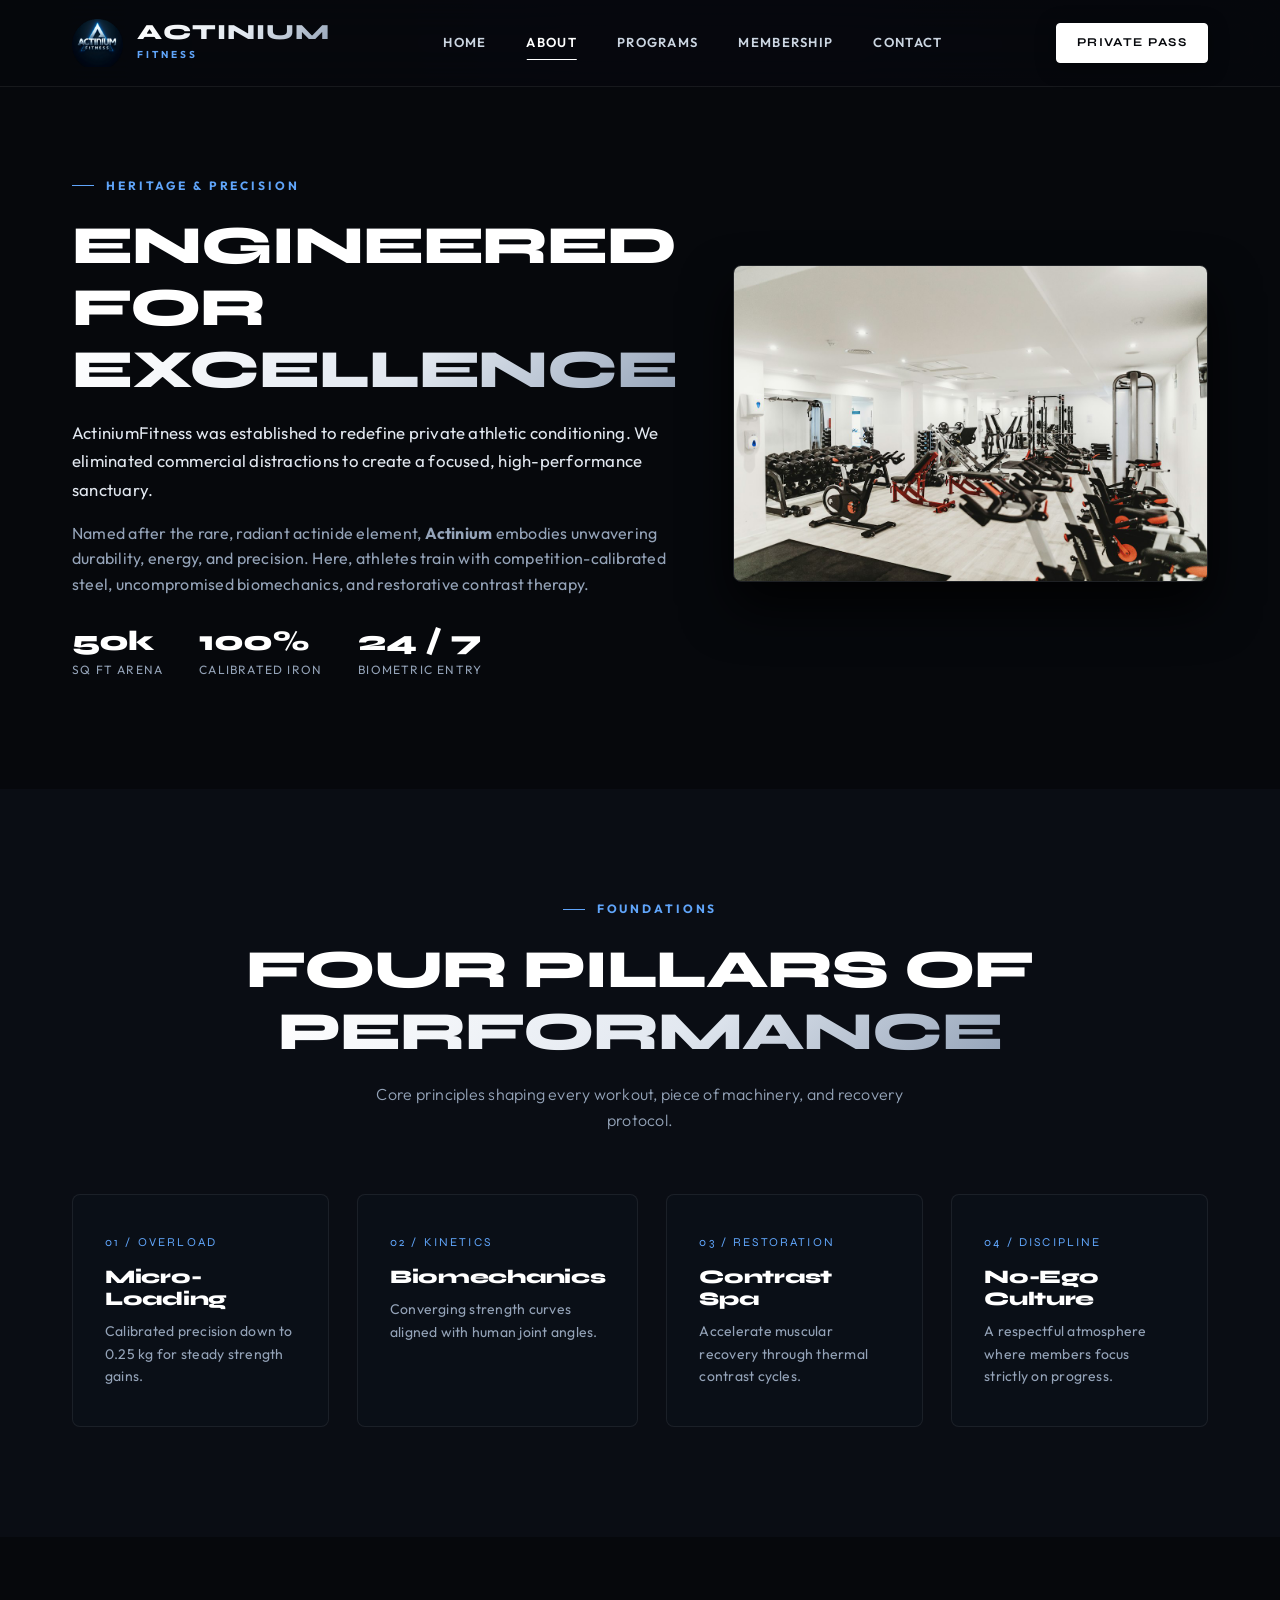
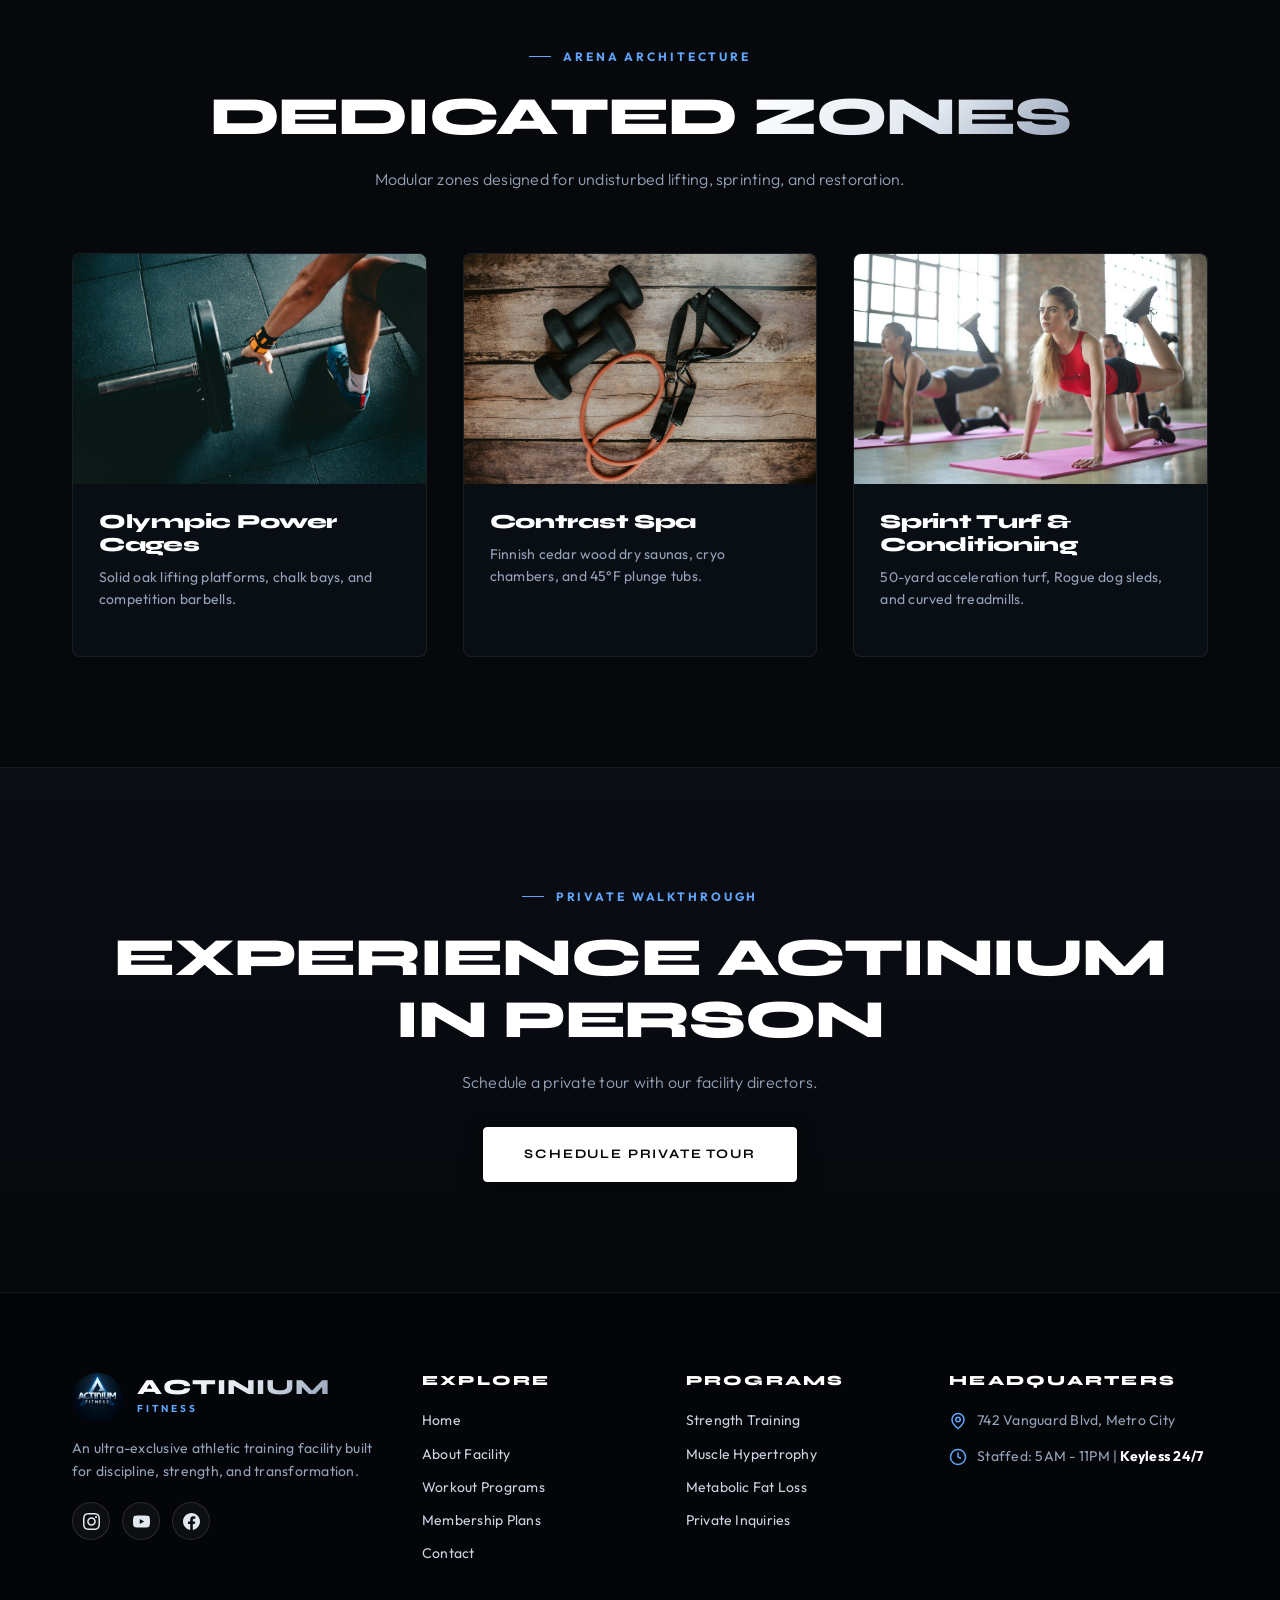
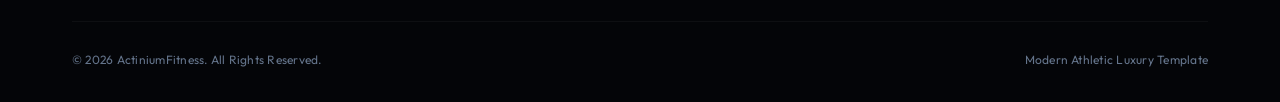
==== about.html @ 04840847 "first commit" ====
<!DOCTYPE html>
<html lang="en">
<head>
  <meta charset="UTF-8">
  <meta name="viewport" content="width=device-width, initial-scale=1.0">
  <title>About Us — ActiniumFitness | Luxury Athletic Facility</title>
  <meta name="description" content="Discover the standard, philosophy, and architectural design of ActiniumFitness. A private athletic club engineered for strength and longevity.">
  <link rel="icon" type="image/png" href="assets/images/favicon.png">
  
  <link rel="preconnect" href="https://fonts.googleapis.com">
  <link rel="preconnect" href="https://fonts.gstatic.com" crossorigin>
  <link href="https://fonts.googleapis.com/css2?family=Outfit:wght@300;400;500;600;700&family=Syne:wght@700;800;900&display=swap" rel="stylesheet">
  
  <link rel="stylesheet" href="assets/css/style.css">
</head>
<body>
  <a href="#main-content" class="skip-link">Skip to main content</a>

  <!-- Header -->
  <header class="site-header">
    <div class="container nav-container">
      <a href="index.html" class="brand-logo-link" aria-label="ActiniumFitness Home">
        <img src="assets/images/actiniumfitness-logo.png" alt="ActiniumFitness Logo" class="brand-logo-img">
        <div class="brand-name">
          <span class="brand-name-main">ACTINIUM</span>
          <span class="brand-name-sub">FITNESS</span>
        </div>
      </a>

      <nav class="nav-menu" aria-label="Main Navigation">
        <a href="index.html" class="nav-link">Home</a>
        <a href="about.html" class="nav-link">About</a>
        <a href="programs.html" class="nav-link">Programs</a>
        <a href="membership.html" class="nav-link">Membership</a>
        <a href="contact.html" class="nav-link">Contact</a>
      </nav>

      <div class="nav-actions">
        <button type="button" class="btn btn-primary btn-sm" data-open-trial aria-haspopup="dialog">Private Pass</button>
        <button type="button" class="mobile-toggle" aria-label="Toggle navigation menu" aria-expanded="false">
          <span></span>
          <span></span>
          <span></span>
        </button>
      </div>
    </div>
  </header>

  <main id="main-content">
    <!-- Mission & Story -->
    <section class="section-pad section-glass" style="padding-top: 80px;">
      <div class="container grid-2" style="align-items: center; gap: 56px;">
        <div>
          <span class="section-label">Heritage & Precision</span>
          <h1 class="section-title" style="margin-bottom: 18px;">ENGINEERED FOR <span class="text-gradient">EXCELLENCE</span></h1>
          <p style="font-size: 1.05rem; color: var(--metallic-300); line-height: 1.7; margin-bottom: 16px;">
            ActiniumFitness was established to redefine private athletic conditioning. We eliminated commercial distractions to create a focused, high-performance sanctuary.
          </p>
          <p style="color: var(--metallic-500); line-height: 1.6; margin-bottom: 28px;">
            Named after the rare, radiant actinide element, <strong>Actinium</strong> embodies unwavering durability, energy, and precision. Here, athletes train with competition-calibrated steel, uncompromised biomechanics, and restorative contrast therapy.
          </p>
          
          <div style="display: flex; gap: 36px;">
            <div>
              <h4 style="color: #ffffff; font-size: 1.75rem; margin-bottom: 2px;">50k</h4>
              <p style="font-size: 0.75rem; color: var(--metallic-500); text-transform: uppercase; letter-spacing: 0.1em;">Sq Ft Arena</p>
            </div>
            <div>
              <h4 style="color: #ffffff; font-size: 1.75rem; margin-bottom: 2px;">100%</h4>
              <p style="font-size: 0.75rem; color: var(--metallic-500); text-transform: uppercase; letter-spacing: 0.1em;">Calibrated Iron</p>
            </div>
            <div>
              <h4 style="color: #ffffff; font-size: 1.75rem; margin-bottom: 2px;">24 / 7</h4>
              <p style="font-size: 0.75rem; color: var(--metallic-500); text-transform: uppercase; letter-spacing: 0.1em;">Biometric Entry</p>
            </div>
          </div>
        </div>

        <div>
          <img src="assets/images/about-facility.jpg" alt="ActiniumFitness Facility Arena" style="border-radius: var(--radius-md); border: 1px solid var(--border-card); box-shadow: 0 25px 50px rgba(0,0,0,0.8);">
        </div>
      </div>
    </section>

    <!-- Core Pillars -->
    <section class="section-pad section-dark">
      <div class="container">
        <div class="section-header-center">
          <span class="section-label">Foundations</span>
          <h2 class="section-title">FOUR PILLARS OF <span class="text-gradient">PERFORMANCE</span></h2>
          <p class="section-subtitle">
            Core principles shaping every workout, piece of machinery, and recovery protocol.
          </p>
        </div>

        <div class="grid-4">
          <div class="feature-box">
            <div class="feature-number">01 / OVERLOAD</div>
            <h3 class="feature-title">Micro-Loading</h3>
            <p class="feature-desc">Calibrated precision down to 0.25 kg for steady strength gains.</p>
          </div>

          <div class="feature-box">
            <div class="feature-number">02 / KINETICS</div>
            <h3 class="feature-title">Biomechanics</h3>
            <p class="feature-desc">Converging strength curves aligned with human joint angles.</p>
          </div>

          <div class="feature-box">
            <div class="feature-number">03 / RESTORATION</div>
            <h3 class="feature-title">Contrast Spa</h3>
            <p class="feature-desc">Accelerate muscular recovery through thermal contrast cycles.</p>
          </div>

          <div class="feature-box">
            <div class="feature-number">04 / DISCIPLINE</div>
            <h3 class="feature-title">No-Ego Culture</h3>
            <p class="feature-desc">A respectful atmosphere where members focus strictly on progress.</p>
          </div>
        </div>
      </div>
    </section>

    <!-- Facility Zones Showcase -->
    <section class="section-pad section-glass">
      <div class="container">
        <div class="section-header-center">
          <span class="section-label">Arena Architecture</span>
          <h2 class="section-title">DEDICATED <span class="text-gradient">ZONES</span></h2>
          <p class="section-subtitle">
            Modular zones designed for undisturbed lifting, sprinting, and restoration.
          </p>
        </div>

        <div class="grid-3">
          <div class="program-card">
            <div class="program-image-wrap">
              <img src="assets/images/facility-olympic.jpg" alt="Olympic Powerlifting Platforms">
            </div>
            <div class="program-body">
              <h3 class="program-title">Olympic Power Cages</h3>
              <p class="program-desc">Solid oak lifting platforms, chalk bays, and competition barbells.</p>
            </div>
          </div>

          <div class="program-card">
            <div class="program-image-wrap">
              <img src="assets/images/facility-recovery.jpg" alt="Contrast Recovery Spa">
            </div>
            <div class="program-body">
              <h3 class="program-title">Contrast Spa</h3>
              <p class="program-desc">Finnish cedar wood dry saunas, cryo chambers, and 45°F plunge tubs.</p>
            </div>
          </div>

          <div class="program-card">
            <div class="program-image-wrap">
              <img src="assets/images/facility-cardio.jpg" alt="Metabolic Turf Track">
            </div>
            <div class="program-body">
              <h3 class="program-title">Sprint Turf & Conditioning</h3>
              <p class="program-desc">50-yard acceleration turf, Rogue dog sleds, and curved treadmills.</p>
            </div>
          </div>
        </div>
      </div>
    </section>

    <!-- Tour Booking CTA -->
    <section class="section-pad" style="background: linear-gradient(180deg, #0a0d14 0%, #06080c 100%); border-top: 1px solid var(--border-subtle); text-align: center;">
      <div class="container">
        <span class="section-label">Private Walkthrough</span>
        <h2 class="section-title">EXPERIENCE ACTINIUM IN PERSON</h2>
        <p class="section-subtitle" style="margin: 0 auto 32px auto;">
          Schedule a private tour with our facility directors.
        </p>
        <button type="button" class="btn btn-primary btn-lg" data-open-trial>Schedule Private Tour</button>
      </div>
    </section>
  </main>

  <!-- Trial Modal -->
  <dialog id="trial-modal" class="modal-dialog" aria-labelledby="modal-heading">
    <div class="modal-inner">
      <button type="button" class="modal-close-btn" id="close-trial-modal" aria-label="Close modal">&times;</button>
      <form id="trial-form">
        <h3 id="modal-heading" style="font-size: 1.4rem; margin-bottom: 6px;">Request Private VIP Pass</h3>
        <p style="font-size: 0.8125rem; color: var(--metallic-500); margin-bottom: 20px;">Experience our arena at zero cost.</p>
        <div class="form-group">
          <label for="trial-name" class="form-label">Full Name *</label>
          <input type="text" id="trial-name" class="form-control" placeholder="Marcus Miller" required>
        </div>
        <div class="form-group">
          <label for="trial-email" class="form-label">Email Address *</label>
          <input type="email" id="trial-email" class="form-control" placeholder="marcus@example.com" required>
        </div>
        <div class="form-group">
          <label for="trial-phone" class="form-label">Phone Number *</label>
          <input type="tel" id="trial-phone" class="form-control" placeholder="+1 (555) 000-0000" required>
        </div>
        <button type="submit" class="btn btn-primary" style="width: 100%; margin-top: 10px;">Confirm VIP Pass</button>
        <p class="form-disclaimer">* Our membership concierge will contact you within 2 hours to confirm your arrival.</p>
      </form>
      <div id="trial-confirmation" style="display: none; text-align: center; padding: 18px 0;">
        <div class="modal-status-icon">✓</div>
        <h3 style="font-size: 1.35rem; margin-bottom: 10px; color: var(--metallic-100);">VIP Pass Reserved</h3>
        <p style="font-size: 0.875rem; color: var(--metallic-300); margin-bottom: 22px;">Your arrival reservation has been recorded. Our concierge will be in touch shortly.</p>
        <button type="button" class="btn btn-secondary" onclick="document.getElementById('trial-modal').close()">Close</button>
      </div>
    </div>
  </dialog>

  <!-- Footer with SVG Social Icons -->
  <footer class="site-footer">
    <div class="container">
      <div class="footer-grid">
        <div class="footer-col">
          <a href="index.html" class="brand-logo-link" style="margin-bottom: 14px;">
            <img src="assets/images/actiniumfitness-logo.png" alt="ActiniumFitness Official Logo" class="brand-logo-img">
            <div class="brand-name">
              <span class="brand-name-main">ACTINIUM</span>
              <span class="brand-name-sub">FITNESS</span>
            </div>
          </a>
          <p class="footer-brand-desc">
            An ultra-exclusive athletic training facility built for discipline, strength, and transformation.
          </p>
          <div class="footer-social-row">
            <a href="https://instagram.com" target="_blank" rel="noopener noreferrer" class="social-pill-btn" aria-label="Instagram">
              <svg viewBox="0 0 24 24"><path d="M12 2.163c3.204 0 3.584.012 4.85.07 3.252.148 4.771 1.691 4.919 4.919.058 1.265.069 1.645.069 4.849 0 3.205-.012 3.584-.069 4.849-.149 3.225-1.664 4.771-4.919 4.919-1.266.058-1.644.07-4.85.07-3.204 0-3.584-.012-4.849-.07-3.26-.149-4.771-1.699-4.919-4.92-.058-1.265-.07-1.644-.07-4.849 0-3.204.013-3.583.07-4.849.149-3.227 1.664-4.771 4.919-4.919 1.266-.057 1.645-.069 4.849-.069zm0-2.163c-3.259 0-3.667.014-4.947.072-4.358.2-6.78 2.618-6.98 6.98-.059 1.281-.073 1.689-.073 4.948 0 3.259.014 3.668.072 4.948.2 4.358 2.618 6.78 6.98 6.98 1.281.058 1.689.072 4.948.072 3.259 0 3.668-.014 4.948-.072 4.354-.2 6.782-2.618 6.979-6.98.059-1.28.073-1.689.073-4.948 0-3.259-.014-3.667-.072-4.947-.196-4.354-2.617-6.78-6.979-6.98-1.281-.059-1.69-.073-4.949-.073zm0 5.838c-3.403 0-6.162 2.759-6.162 6.162s2.759 6.163 6.162 6.163 6.162-2.759 6.162-6.163c0-3.403-2.759-6.162-6.162-6.162zm0 10.162c-2.209 0-4-1.79-4-4 0-2.209 1.791-4 4-4s4 1.791 4 4c0 2.21-1.791 4-4 4zm6.406-11.845c-.796 0-1.441.645-1.441 1.44s.645 1.44 1.441 1.44c.795 0 1.439-.645 1.439-1.44s-.644-1.44-1.439-1.44z"/></svg>
            </a>
            <a href="https://youtube.com" target="_blank" rel="noopener noreferrer" class="social-pill-btn" aria-label="YouTube">
              <svg viewBox="0 0 24 24"><path d="M23.498 6.186a3.016 3.016 0 0 0-2.122-2.136C19.505 3.545 12 3.545 12 3.545s-7.505 0-9.377.505A3.017 3.017 0 0 0 .502 6.186C0 8.07 0 12 0 12s0 3.93.502 5.814a3.016 3.016 0 0 0 2.122 2.136c1.871.505 9.376.505 9.376.505s7.505 0 9.377-.505a3.015 3.015 0 0 0 2.122-2.136C24 15.93 24 12 24 12s0-3.93-.502-5.814zM9.545 15.568V8.432L15.818 12l-6.273 3.568z"/></svg>
            </a>
            <a href="https://facebook.com" target="_blank" rel="noopener noreferrer" class="social-pill-btn" aria-label="Facebook">
              <svg viewBox="0 0 24 24"><path d="M24 12.073c0-6.627-5.373-12-12-12s-12 5.373-12 12c0 5.99 4.388 10.954 10.125 11.854v-8.385H7.078v-3.47h3.047V9.43c0-3.007 1.792-4.669 4.533-4.669 1.312 0 2.686.235 2.686.235v2.953H15.83c-1.491 0-1.956.925-1.956 1.874v2.25h3.328l-.532 3.47h-2.796v8.385C19.612 23.027 24 18.062 24 12.073z"/></svg>
            </a>
          </div>
        </div>

        <div class="footer-col">
          <h4>Explore</h4>
          <div class="footer-links">
            <a href="index.html">Home</a>
            <a href="about.html">About Facility</a>
            <a href="programs.html">Workout Programs</a>
            <a href="membership.html">Membership Plans</a>
            <a href="contact.html">Contact</a>
          </div>
        </div>

        <div class="footer-col">
          <h4>Programs</h4>
          <div class="footer-links">
            <a href="programs.html#strength">Strength Training</a>
            <a href="programs.html#hypertrophy">Muscle Hypertrophy</a>
            <a href="programs.html#fatloss">Metabolic Fat Loss</a>
            <a href="contact.html">Private Inquiries</a>
          </div>
        </div>

        <div class="footer-col">
          <h4>Headquarters</h4>
          <div class="footer-contact-item">
            <svg width="18" height="18" viewBox="0 0 24 24" fill="none" stroke="currentColor" stroke-width="2"><path d="M20 10c0 6-8 12-8 12s-8-6-8-12a8 8 0 0 1 16 0Z"/><circle cx="12" cy="10" r="3"/></svg>
            <span>742 Vanguard Blvd, Metro City</span>
          </div>
          <div class="footer-contact-item">
            <svg width="18" height="18" viewBox="0 0 24 24" fill="none" stroke="currentColor" stroke-width="2"><circle cx="12" cy="12" r="10"/><polyline points="12 6 12 12 16 14"/></svg>
            <span>Staffed: 5AM - 11PM | <strong style="color: var(--metallic-100);">Keyless 24/7</strong></span>
          </div>
        </div>
      </div>

      <div class="footer-bottom">
        <p>&copy; <span class="current-year">2026</span> ActiniumFitness. All Rights Reserved.</p>
        <p style="color: var(--metallic-muted);">Modern Athletic Luxury Template</p>
      </div>
    </div>
  </footer>

  <script src="assets/js/main.js"></script>
</body>
</html>
---- assets/css/style.css ----
/* ==========================================================================
   ACTINIUM FITNESS — ULTRA-LUXURY PRIVATE ATHLETIC SANCTUARY
   Palette: Matte Obsidian (#07090e), Charcoal Titanium (#121722),
            Brushed Platinum (#f1f5f9), Understated Steel Sapphire (#2563eb / #3b82f6)
   ========================================================================== */

:root {
  /* Understated Luxury Palette */
  --bg-primary: #06080c;
  --bg-secondary: #0a0d14;
  --bg-tertiary: #0f1420;
  --bg-card: rgba(12, 17, 26, 0.72);
  --bg-card-hover: rgba(16, 23, 36, 0.88);
  --bg-glass: rgba(6, 8, 12, 0.88);

  /* Refined, Hairline Luxury Borders */
  --border-subtle: rgba(255, 255, 255, 0.07);
  --border-card: rgba(255, 255, 255, 0.1);
  --border-luxury: rgba(59, 130, 246, 0.22);
  --border-glow: rgba(59, 130, 246, 0.4);

  /* Subtle Muted Steel Sapphire (Calm, Elegant, Not Garish) */
  --accent-blue: #3b82f6;
  --accent-blue-deep: #1d4ed8;
  --accent-blue-soft: #60a5fa;
  --accent-ice: #93c5fd;

  --accent-glow: 0 0 20px rgba(59, 130, 246, 0.18);
  --accent-glow-strong: 0 0 30px rgba(59, 130, 246, 0.3);

  /* Brushed Titanium & Silver Metallic */
  --metallic-100: #ffffff;
  --metallic-200: #f8fafc;
  --metallic-300: #e2e8f0;
  --metallic-400: #cbd5e1;
  --metallic-500: #94a3b8;
  --metallic-muted: #64748b;

  --metallic-gradient: linear-gradient(135deg, #ffffff 0%, #e2e8f0 55%, #94a3b8 100%);
  --luxury-blue-gradient: linear-gradient(135deg, #2563eb 0%, #1e40af 100%);

  /* Typography */
  --font-heading: 'Syne', 'Montserrat', -apple-system, BlinkMacSystemFont, sans-serif;
  --font-body: 'Outfit', 'Inter', -apple-system, BlinkMacSystemFont, sans-serif;

  /* Layout & Spacing */
  --container-max: 1200px;
  --header-height: 86px;
  --radius-sm: 4px;
  --radius-md: 8px;
  --radius-lg: 14px;
  --radius-full: 9999px;

  /* Transitions */
  --transition-fast: 0.2s cubic-bezier(0.16, 1, 0.3, 1);
  --transition-smooth: 0.35s cubic-bezier(0.16, 1, 0.3, 1);
}

/* Base & Reset */
*, *::before, *::after {
  box-sizing: border-box;
  margin: 0;
  padding: 0;
}

html {
  font-size: 16px;
  scroll-behavior: smooth;
  scroll-padding-top: var(--header-height);
  background-color: var(--bg-primary);
  color: var(--metallic-400);
  font-family: var(--font-body);
  -webkit-font-smoothing: antialiased;
  -moz-osx-font-smoothing: grayscale;
}

body {
  min-height: 100vh;
  display: flex;
  flex-direction: column;
  overflow-x: hidden;
  background-color: var(--bg-primary);
  background-image: 
    radial-gradient(circle at 50% 0%, rgba(37, 99, 235, 0.05) 0%, transparent 60%),
    radial-gradient(circle at 90% 45%, rgba(30, 64, 175, 0.04) 0%, transparent 50%);
  background-attachment: fixed;
  line-height: 1.65;
  letter-spacing: 0.015em;
}

main {
  flex: 1 0 auto;
}

img, svg {
  display: block;
  max-width: 100%;
  height: auto;
}

a {
  color: inherit;
  text-decoration: none;
  transition: color var(--transition-fast);
}

button, input, textarea, select {
  font: inherit;
  color: inherit;
}

button {
  background: none;
  border: none;
  cursor: pointer;
}

.skip-link {
  position: absolute;
  top: -100px;
  left: 24px;
  background: var(--metallic-100);
  color: #06080c;
  padding: 12px 24px;
  font-weight: 700;
  border-radius: var(--radius-sm);
  z-index: 9999;
  transition: top var(--transition-fast);
}
.skip-link:focus {
  top: 24px;
  outline: 2px solid var(--accent-blue);
}

:focus-visible {
  outline: 1px solid var(--accent-blue-soft);
  outline-offset: 3px;
}

.container {
  width: 100%;
  max-width: var(--container-max);
  margin-left: auto;
  margin-right: auto;
  padding-left: 32px;
  padding-right: 32px;
}

/* ==========================================================================
   Typography & Metallic Text
   ========================================================================== */
h1, h2, h3, h4, h5, h6 {
  font-family: var(--font-heading);
  color: var(--metallic-100);
  line-height: 1.15;
  font-weight: 800;
  letter-spacing: -0.015em;
}

.text-gradient {
  background: var(--metallic-gradient);
  -webkit-background-clip: text;
  -webkit-text-fill-color: transparent;
  display: inline-block;
}

.text-accent {
  color: var(--accent-blue-soft);
}

.section-label {
  display: inline-flex;
  align-items: center;
  gap: 12px;
  font-size: 0.75rem;
  font-weight: 700;
  text-transform: uppercase;
  letter-spacing: 0.24em;
  color: var(--accent-blue-soft);
  margin-bottom: 20px;
}

.section-label::before {
  content: '';
  width: 22px;
  height: 1px;
  background: var(--accent-blue-soft);
}

.section-title {
  font-size: clamp(2.2rem, 4.2vw, 3.5rem);
  font-weight: 800;
  letter-spacing: -0.02em;
  margin-bottom: 18px;
  text-transform: uppercase;
}

.section-subtitle {
  font-size: clamp(1rem, 1.25vw, 1.125rem);
  color: var(--metallic-500);
  max-width: 580px;
  line-height: 1.65;
  font-weight: 300;
  margin-bottom: 60px;
}

.section-header-center {
  text-align: center;
  display: flex;
  flex-direction: column;
  align-items: center;
}

/* ==========================================================================
   Header & Navigation
   ========================================================================== */
.site-header {
  position: sticky;
  top: 0;
  left: 0;
  width: 100%;
  z-index: 1000;
  background: rgba(6, 8, 12, 0.85);
  backdrop-filter: blur(24px);
  -webkit-backdrop-filter: blur(24px);
  border-bottom: 1px solid var(--border-subtle);
  transition: all var(--transition-smooth);
}

.site-header.scrolled {
  background: rgba(6, 8, 12, 0.96);
  border-bottom-color: rgba(255, 255, 255, 0.08);
  box-shadow: 0 10px 40px rgba(0, 0, 0, 0.8);
}

.nav-container {
  display: flex;
  align-items: center;
  justify-content: space-between;
  height: var(--header-height);
}

.brand-logo-link {
  display: flex;
  align-items: center;
  gap: 14px;
}

.brand-logo-img {
  height: 48px;
  width: auto;
  object-fit: contain;
  transition: transform var(--transition-fast);
}

.brand-logo-link:hover .brand-logo-img {
  transform: scale(1.04);
}

.brand-name {
  display: flex;
  flex-direction: column;
}

.brand-name-main {
  font-family: var(--font-heading);
  font-size: 1.35rem;
  font-weight: 800;
  letter-spacing: 0.05em;
  background: var(--metallic-gradient);
  -webkit-background-clip: text;
  -webkit-text-fill-color: transparent;
  line-height: 1;
}

.brand-name-sub {
  font-size: 0.625rem;
  font-weight: 700;
  letter-spacing: 0.3em;
  color: var(--accent-blue-soft);
  text-transform: uppercase;
  margin-top: 3px;
}

.nav-menu {
  display: flex;
  align-items: center;
  gap: 40px;
}

.nav-link {
  font-size: 0.8125rem;
  font-weight: 600;
  color: var(--metallic-400);
  letter-spacing: 0.1em;
  text-transform: uppercase;
  position: relative;
  padding: 6px 0;
  transition: color var(--transition-fast);
}

.nav-link::after {
  content: '';
  position: absolute;
  bottom: 0;
  left: 50%;
  transform: translateX(-50%);
  width: 0;
  height: 1px;
  background: var(--metallic-100);
  transition: width var(--transition-fast);
}

.nav-link:hover,
.nav-link.active {
  color: #ffffff;
}

.nav-link:hover::after,
.nav-link.active::after {
  width: 100%;
}

.nav-actions {
  display: flex;
  align-items: center;
  gap: 20px;
}

.mobile-toggle {
  display: none;
  flex-direction: column;
  justify-content: space-between;
  width: 28px;
  height: 18px;
  background: none;
  border: none;
  cursor: pointer;
  z-index: 1100;
}

.mobile-toggle span {
  display: block;
  width: 100%;
  height: 1.5px;
  background: var(--metallic-300);
  transition: all var(--transition-fast);
}

.mobile-toggle.open span:nth-child(1) {
  transform: translateY(8px) rotate(45deg);
  background: #ffffff;
}
.mobile-toggle.open span:nth-child(2) {
  opacity: 0;
}
.mobile-toggle.open span:nth-child(3) {
  transform: translateY(-8.5px) rotate(-45deg);
  background: #ffffff;
}

/* ==========================================================================
   Luxury Buttons
   ========================================================================== */
.btn {
  display: inline-flex;
  align-items: center;
  justify-content: center;
  gap: 10px;
  padding: 13px 32px;
  font-family: var(--font-heading);
  font-size: 0.78125rem;
  font-weight: 700;
  letter-spacing: 0.14em;
  text-transform: uppercase;
  border-radius: var(--radius-sm);
  transition: all var(--transition-smooth);
  cursor: pointer;
  position: relative;
}

.btn-primary {
  background: #ffffff;
  color: #06080c;
  border: 1px solid #ffffff;
  box-shadow: 0 4px 20px rgba(0, 0, 0, 0.4);
}

.btn-primary:hover {
  transform: translateY(-2px);
  box-shadow: 0 8px 30px rgba(255, 255, 255, 0.15);
  background: var(--metallic-300);
  border-color: var(--metallic-300);
  color: #06080c;
}

.btn-secondary {
  background: rgba(255, 255, 255, 0.04);
  color: var(--metallic-200);
  border: 1px solid rgba(255, 255, 255, 0.15);
  backdrop-filter: blur(8px);
}

.btn-secondary:hover {
  background: rgba(255, 255, 255, 0.08);
  border-color: rgba(255, 255, 255, 0.35);
  color: #ffffff;
  transform: translateY(-2px);
}

.btn-outline {
  background: transparent;
  color: var(--metallic-300);
  border: 1px solid rgba(255, 255, 255, 0.15);
}

.btn-outline:hover {
  border-color: #ffffff;
  color: #ffffff;
}

.btn-sm {
  padding: 9px 20px;
  font-size: 0.75rem;
  letter-spacing: 0.12em;
}

.btn-lg {
  padding: 16px 40px;
  font-size: 0.8125rem;
}

/* ==========================================================================
   Hero Section with Real Gym Background
   ========================================================================== */
.hero-section {
  position: relative;
  min-height: calc(100vh - var(--header-height));
  display: flex;
  align-items: center;
  padding: 100px 0 120px;
  background-image: 
    linear-gradient(180deg, rgba(6, 8, 12, 0.72) 0%, rgba(6, 8, 12, 0.95) 100%),
    radial-gradient(circle at 75% 30%, rgba(37, 99, 235, 0.08) 0%, transparent 60%),
    url('../images/hero-bg.jpg');
  background-size: cover;
  background-position: center center;
  background-repeat: no-repeat;
  overflow: hidden;
}

.hero-grid {
  display: grid;
  grid-template-columns: 1.15fr 0.85fr;
  align-items: center;
  gap: 60px;
  position: relative;
  z-index: 2;
}

.hero-headline {
  font-size: clamp(2.8rem, 6.2vw, 4.8rem);
  font-weight: 900;
  line-height: 1.05;
  text-transform: uppercase;
  margin-bottom: 24px;
  letter-spacing: -0.02em;
}

.hero-subtext {
  font-size: clamp(1.05rem, 1.4vw, 1.25rem);
  color: var(--metallic-300);
  line-height: 1.65;
  font-weight: 300;
  max-width: 580px;
  margin-bottom: 40px;
}

.hero-ctas {
  display: flex;
  flex-wrap: wrap;
  gap: 18px;
  margin-bottom: 56px;
}

.hero-stats-row {
  display: flex;
  gap: 52px;
  padding-top: 36px;
  border-top: 1px solid var(--border-subtle);
}

.stat-item {
  display: flex;
  flex-direction: column;
}

.stat-number {
  font-family: var(--font-heading);
  font-size: 2.25rem;
  font-weight: 800;
  color: #ffffff;
  line-height: 1;
  margin-bottom: 6px;
}

.stat-number span {
  color: var(--accent-blue-soft);
}

.stat-label {
  font-size: 0.75rem;
  color: var(--metallic-500);
  text-transform: uppercase;
  letter-spacing: 0.14em;
}

.hero-badge-card {
  background: var(--bg-card);
  backdrop-filter: blur(28px);
  -webkit-backdrop-filter: blur(28px);
  border: 1px solid var(--border-card);
  border-radius: var(--radius-md);
  padding: 38px 34px;
  box-shadow: 0 30px 60px rgba(0, 0, 0, 0.7);
  position: relative;
}

.hero-badge-card::before {
  content: '';
  position: absolute;
  top: 0;
  left: 20%;
  right: 20%;
  height: 1px;
  background: linear-gradient(90deg, transparent, rgba(255, 255, 255, 0.25), transparent);
}

.hero-badge-header {
  margin-bottom: 24px;
}

.hero-badge-title {
  font-size: 1.25rem;
  margin-bottom: 4px;
}

.hero-badge-sub {
  font-size: 0.75rem;
  color: var(--accent-blue-soft);
  text-transform: uppercase;
  letter-spacing: 0.18em;
  font-weight: 600;
}

.hero-badge-list {
  display: flex;
  flex-direction: column;
  gap: 15px;
  margin-bottom: 30px;
}

.hero-badge-list li {
  display: flex;
  align-items: center;
  gap: 12px;
  font-size: 0.875rem;
  color: var(--metallic-300);
}

.hero-badge-list svg {
  color: var(--accent-blue-soft);
  flex-shrink: 0;
}

/* ==========================================================================
   Sections & Luxury Cards
   ========================================================================== */
.section-pad {
  padding: 110px 0;
}

.section-dark {
  background-color: var(--bg-secondary);
}

.section-glass {
  background-color: var(--bg-primary);
  position: relative;
}

.grid-2 {
  display: grid;
  grid-template-columns: repeat(2, 1fr);
  gap: 36px;
}

.grid-3 {
  display: grid;
  grid-template-columns: repeat(3, 1fr);
  gap: 36px;
}

.grid-4 {
  display: grid;
  grid-template-columns: repeat(4, 1fr);
  gap: 28px;
}

/* Minimalist Program Card with Real Photos */
.program-card {
  background: var(--bg-card);
  border: 1px solid var(--border-subtle);
  border-radius: var(--radius-md);
  overflow: hidden;
  transition: all var(--transition-smooth);
  display: flex;
  flex-direction: column;
}

.program-card:hover {
  transform: translateY(-6px);
  border-color: rgba(255, 255, 255, 0.2);
  box-shadow: 0 20px 40px rgba(0, 0, 0, 0.6);
}

.program-image-wrap {
  position: relative;
  height: 230px;
  overflow: hidden;
}

.program-image-wrap img {
  width: 100%;
  height: 100%;
  object-fit: cover;
  transition: transform var(--transition-smooth);
}

.program-card:hover .program-image-wrap img {
  transform: scale(1.05);
}

.program-tag {
  position: absolute;
  top: 14px;
  left: 14px;
  background: rgba(6, 8, 12, 0.88);
  backdrop-filter: blur(10px);
  border: 1px solid rgba(255, 255, 255, 0.12);
  padding: 4px 12px;
  border-radius: var(--radius-full);
  font-size: 0.6875rem;
  font-weight: 700;
  color: var(--metallic-100);
  text-transform: uppercase;
  letter-spacing: 0.12em;
}

.program-body {
  padding: 26px;
  display: flex;
  flex-direction: column;
  flex-grow: 1;
}

.program-title {
  font-size: 1.25rem;
  margin-bottom: 10px;
  color: var(--metallic-100);
}

.program-desc {
  font-size: 0.875rem;
  color: var(--metallic-500);
  margin-bottom: 20px;
  line-height: 1.6;
  flex-grow: 1;
}

.program-meta {
  display: flex;
  align-items: center;
  justify-content: space-between;
  padding-top: 16px;
  border-top: 1px solid var(--border-subtle);
  font-size: 0.8125rem;
  color: var(--metallic-400);
}

/* Feature Boxes */
.feature-box {
  background: var(--bg-card);
  border: 1px solid var(--border-subtle);
  border-radius: var(--radius-md);
  padding: 38px 32px;
  transition: all var(--transition-smooth);
}

.feature-box:hover {
  transform: translateY(-4px);
  border-color: rgba(255, 255, 255, 0.18);
  box-shadow: 0 16px 36px rgba(0, 0, 0, 0.5);
}

.feature-number {
  font-family: var(--font-heading);
  font-size: 0.75rem;
  color: var(--accent-blue-soft);
  letter-spacing: 0.18em;
  margin-bottom: 14px;
}

.feature-title {
  font-size: 1.2rem;
  margin-bottom: 10px;
  color: var(--metallic-100);
}

.feature-desc {
  font-size: 0.875rem;
  color: var(--metallic-500);
  line-height: 1.6;
}

/* Pricing Cards */
.billing-toggle-wrap {
  display: flex;
  align-items: center;
  justify-content: center;
  gap: 16px;
  margin-bottom: 48px;
}

.billing-label {
  font-size: 0.875rem;
  font-weight: 600;
  color: var(--metallic-500);
  cursor: pointer;
  letter-spacing: 0.05em;
}

.billing-label.active {
  color: #ffffff;
}

.toggle-switch {
  position: relative;
  width: 50px;
  height: 26px;
  background: var(--bg-tertiary);
  border: 1px solid var(--border-subtle);
  border-radius: 13px;
  cursor: pointer;
}

.toggle-switch::after {
  content: '';
  position: absolute;
  top: 3px;
  left: 3px;
  width: 18px;
  height: 18px;
  border-radius: 50%;
  background: #ffffff;
  box-shadow: 0 0 6px rgba(255, 255, 255, 0.5);
  transition: transform var(--transition-fast);
}

.toggle-switch.annual::after {
  transform: translateX(24px);
}

.save-badge {
  font-size: 0.6875rem;
  font-weight: 700;
  background: rgba(255, 255, 255, 0.08);
  color: var(--metallic-100);
  border: 1px solid rgba(255, 255, 255, 0.15);
  padding: 2px 8px;
  border-radius: var(--radius-full);
}

.pricing-card {
  background: var(--bg-card);
  border: 1px solid var(--border-subtle);
  border-radius: var(--radius-md);
  padding: 42px 32px;
  display: flex;
  flex-direction: column;
  transition: all var(--transition-smooth);
  position: relative;
}

.pricing-card:hover {
  transform: translateY(-6px);
  border-color: rgba(255, 255, 255, 0.22);
  box-shadow: 0 20px 40px rgba(0, 0, 0, 0.6);
}

.pricing-card.featured {
  background: linear-gradient(180deg, rgba(16, 23, 36, 0.88) 0%, rgba(10, 14, 22, 0.95) 100%);
  border-color: rgba(255, 255, 255, 0.28);
  box-shadow: 0 10px 30px rgba(0, 0, 0, 0.5);
}

.pricing-badge {
  position: absolute;
  top: -12px;
  left: 50%;
  transform: translateX(-50%);
  background: #ffffff;
  color: #06080c;
  font-size: 0.6875rem;
  font-weight: 800;
  text-transform: uppercase;
  letter-spacing: 0.15em;
  padding: 5px 16px;
  border-radius: var(--radius-full);
}

.pricing-header {
  text-align: center;
  margin-bottom: 26px;
  padding-bottom: 22px;
  border-bottom: 1px solid var(--border-subtle);
}

.pricing-tier {
  font-size: 1.25rem;
  margin-bottom: 10px;
}

.pricing-cost {
  display: flex;
  align-items: baseline;
  justify-content: center;
  gap: 4px;
}

.currency {
  font-size: 1.35rem;
  font-weight: 700;
  color: var(--metallic-300);
}

.amount {
  font-family: var(--font-heading);
  font-size: 3rem;
  font-weight: 800;
  color: #ffffff;
  line-height: 1;
}

.period {
  font-size: 0.8125rem;
  color: var(--metallic-500);
}

.pricing-features {
  display: flex;
  flex-direction: column;
  gap: 13px;
  margin-bottom: 32px;
  flex-grow: 1;
}

.pricing-feature-item {
  display: flex;
  align-items: center;
  gap: 10px;
  font-size: 0.875rem;
  color: var(--metallic-300);
}

.pricing-feature-item.muted {
  color: var(--metallic-muted);
  text-decoration: line-through;
  opacity: 0.5;
}

.pricing-feature-item svg {
  color: var(--accent-blue-soft);
  flex-shrink: 0;
}

.pricing-feature-item.muted svg {
  color: var(--metallic-muted);
}

/* Testimonials with Real Photos */
.testimonial-card {
  background: var(--bg-card);
  border: 1px solid var(--border-subtle);
  border-radius: var(--radius-md);
  padding: 34px 30px;
  display: flex;
  flex-direction: column;
  transition: all var(--transition-smooth);
}

.testimonial-card:hover {
  border-color: rgba(255, 255, 255, 0.18);
  transform: translateY(-4px);
}

.testimonial-quote {
  font-size: 0.9375rem;
  color: var(--metallic-300);
  line-height: 1.65;
  margin-bottom: 24px;
  flex-grow: 1;
}

.testimonial-author {
  display: flex;
  align-items: center;
  gap: 14px;
}

.testimonial-avatar {
  width: 48px;
  height: 48px;
  border-radius: 50%;
  object-fit: cover;
  border: 1px solid rgba(255, 255, 255, 0.2);
}

.testimonial-meta h4 {
  font-size: 0.9375rem;
  margin-bottom: 2px;
}

.testimonial-meta p {
  font-size: 0.75rem;
  color: var(--accent-blue-soft);
  letter-spacing: 0.05em;
}

/* Forms & Inputs */
.form-group {
  display: flex;
  flex-direction: column;
  gap: 6px;
  margin-bottom: 18px;
}

.form-label {
  font-size: 0.8125rem;
  font-weight: 600;
  color: var(--metallic-200);
  text-transform: uppercase;
  letter-spacing: 0.08em;
}

.form-control {
  width: 100%;
  background: var(--bg-tertiary);
  border: 1px solid var(--border-subtle);
  border-radius: var(--radius-sm);
  padding: 13px 16px;
  color: #ffffff;
  font-size: 0.9375rem;
  transition: all var(--transition-fast);
}

.form-control:focus {
  outline: none;
  border-color: #ffffff;
  box-shadow: 0 0 12px rgba(255, 255, 255, 0.15);
  background: #111724;
}

.form-control::placeholder {
  color: var(--metallic-muted);
}

.form-control:user-invalid {
  border-color: #ef4444;
}

.form-control:user-valid:not(:placeholder-shown) {
  border-color: #10b981;
}

.form-error-msg {
  font-size: 0.75rem;
  color: #f87171;
  display: none;
}

.form-group.has-error .form-error-msg {
  display: block;
}

.form-group.has-error .form-control {
  border-color: #ef4444;
}

.form-disclaimer {
  font-size: 0.75rem;
  color: var(--metallic-muted);
  margin-top: 14px;
  line-height: 1.5;
}

/* FAQ Accordion */
.faq-list {
  display: flex;
  flex-direction: column;
  gap: 14px;
  max-width: 780px;
  margin: 0 auto;
}

.faq-item {
  background: var(--bg-card);
  border: 1px solid var(--border-subtle);
  border-radius: var(--radius-sm);
  overflow: hidden;
  transition: border-color var(--transition-fast);
}

.faq-item[open] {
  border-color: rgba(255, 255, 255, 0.2);
}

.faq-question {
  padding: 20px 24px;
  font-family: var(--font-heading);
  font-size: 1.05rem;
  font-weight: 700;
  color: var(--metallic-100);
  cursor: pointer;
  display: flex;
  align-items: center;
  justify-content: space-between;
  list-style: none;
  user-select: none;
}

.faq-question::-webkit-details-marker {
  display: none;
}

.faq-icon {
  width: 24px;
  height: 24px;
  border-radius: 50%;
  background: rgba(255, 255, 255, 0.05);
  display: flex;
  align-items: center;
  justify-content: center;
  font-size: 0.65rem;
  color: #ffffff;
  transition: transform var(--transition-fast);
  flex-shrink: 0;
}

.faq-item[open] .faq-icon {
  transform: rotate(180deg);
  background: #ffffff;
  color: #06080c;
}

.faq-answer {
  padding: 0 24px 20px 24px;
  font-size: 0.875rem;
  color: var(--metallic-400);
  line-height: 1.65;
}

/* Modals */
.modal-dialog {
  border: none;
  border-radius: var(--radius-md);
  background: var(--bg-secondary);
  color: var(--metallic-300);
  padding: 0;
  max-width: 500px;
  width: 90%;
  margin: auto;
  box-shadow: 0 30px 60px rgba(0, 0, 0, 0.9);
  border: 1px solid var(--border-card);
}

.modal-dialog::backdrop {
  background: rgba(3, 5, 8, 0.85);
  backdrop-filter: blur(12px);
}

.modal-inner {
  padding: 36px 30px;
  position: relative;
}

.modal-close-btn {
  position: absolute;
  top: 18px;
  right: 18px;
  width: 32px;
  height: 32px;
  border-radius: 50%;
  background: var(--bg-tertiary);
  border: 1px solid var(--border-subtle);
  color: var(--metallic-300);
  display: flex;
  align-items: center;
  justify-content: center;
  cursor: pointer;
  transition: all var(--transition-fast);
}

.modal-close-btn:hover {
  color: #ffffff;
  border-color: #ffffff;
}

.modal-status-icon {
  width: 56px;
  height: 56px;
  border-radius: 50%;
  background: rgba(255, 255, 255, 0.06);
  border: 1px solid #ffffff;
  color: #ffffff;
  display: flex;
  align-items: center;
  justify-content: center;
  margin: 0 auto 18px auto;
  font-size: 1.5rem;
}

/* Filter Tabs */
.filter-tabs {
  display: flex;
  justify-content: center;
  flex-wrap: wrap;
  gap: 10px;
  margin-bottom: 40px;
}

.filter-btn {
  padding: 8px 20px;
  border-radius: var(--radius-full);
  background: var(--bg-card);
  border: 1px solid var(--border-subtle);
  color: var(--metallic-400);
  font-weight: 600;
  font-size: 0.8125rem;
  text-transform: uppercase;
  letter-spacing: 0.08em;
  cursor: pointer;
  transition: all var(--transition-fast);
}

.filter-btn:hover,
.filter-btn.active {
  background: #ffffff;
  border-color: #ffffff;
  color: #06080c;
}

/* ==========================================================================
   Footer & Real Social Icons
   ========================================================================== */
.site-footer {
  background: #040508;
  border-top: 1px solid var(--border-subtle);
  padding: 80px 0 32px;
  color: var(--metallic-500);
}

.footer-grid {
  display: grid;
  grid-template-columns: 1.4fr 1fr 1fr 1.2fr;
  gap: 48px;
  margin-bottom: 56px;
}

.footer-col h4 {
  font-size: 0.875rem;
  color: var(--metallic-100);
  text-transform: uppercase;
  letter-spacing: 0.16em;
  margin-bottom: 20px;
}

.footer-brand-desc {
  font-size: 0.875rem;
  color: var(--metallic-500);
  line-height: 1.6;
  margin: 16px 0 20px;
}

.footer-links {
  display: flex;
  flex-direction: column;
  gap: 10px;
}

.footer-links a {
  font-size: 0.875rem;
  color: var(--metallic-400);
  transition: all var(--transition-fast);
}

.footer-links a:hover {
  color: #ffffff;
  transform: translateX(3px);
}

.footer-contact-item {
  display: flex;
  align-items: flex-start;
  gap: 10px;
  margin-bottom: 12px;
  font-size: 0.875rem;
}

.footer-contact-item svg {
  color: var(--accent-blue-soft);
  flex-shrink: 0;
  margin-top: 3px;
}

/* Authentic Social Icon Buttons */
.footer-social-row {
  display: flex;
  align-items: center;
  gap: 12px;
}

.social-pill-btn {
  width: 38px;
  height: 38px;
  border-radius: 50%;
  background: rgba(255, 255, 255, 0.04);
  border: 1px solid rgba(255, 255, 255, 0.12);
  color: var(--metallic-300);
  display: flex;
  align-items: center;
  justify-content: center;
  transition: all var(--transition-fast);
}

.social-pill-btn svg {
  width: 17px;
  height: 17px;
  fill: currentColor;
}

.social-pill-btn:hover {
  border-color: #ffffff;
  color: #ffffff;
  background: rgba(255, 255, 255, 0.1);
  transform: translateY(-2px);
}

.footer-bottom {
  display: flex;
  align-items: center;
  justify-content: space-between;
  padding-top: 28px;
  border-top: 1px solid rgba(255, 255, 255, 0.04);
  font-size: 0.75rem;
  color: var(--metallic-muted);
  flex-wrap: wrap;
  gap: 16px;
}

/* Responsive */
@media (max-width: 1024px) {
  .hero-grid {
    grid-template-columns: 1fr;
    gap: 40px;
  }
  .grid-4 {
    grid-template-columns: repeat(2, 1fr);
  }
  .footer-grid {
    grid-template-columns: repeat(2, 1fr);
  }
}

@media (max-width: 768px) {
  :root {
    --header-height: 74px;
  }

  .mobile-toggle {
    display: flex;
  }

  .nav-menu {
    position: fixed;
    top: var(--header-height);
    left: 0;
    width: 100%;
    height: calc(100vh - var(--header-height));
    background: rgba(6, 8, 12, 0.98);
    backdrop-filter: blur(24px);
    flex-direction: column;
    padding: 40px 28px;
    gap: 20px;
    transform: translateY(-100%);
    opacity: 0;
    pointer-events: none;
    transition: all var(--transition-smooth);
    border-bottom: 1px solid var(--border-card);
  }

  .nav-menu.open {
    transform: translateY(0);
    opacity: 1;
    pointer-events: auto;
  }

  .grid-2, .grid-3 {
    grid-template-columns: 1fr;
  }

  .hero-stats-row {
    gap: 24px;
  }

  .footer-grid {
    grid-template-columns: 1fr;
  }
}

@media (max-width: 480px) {
  .grid-4 {
    grid-template-columns: 1fr;
  }
  .hero-ctas {
    flex-direction: column;
    width: 100%;
  }
  .btn {
    width: 100%;
  }
}
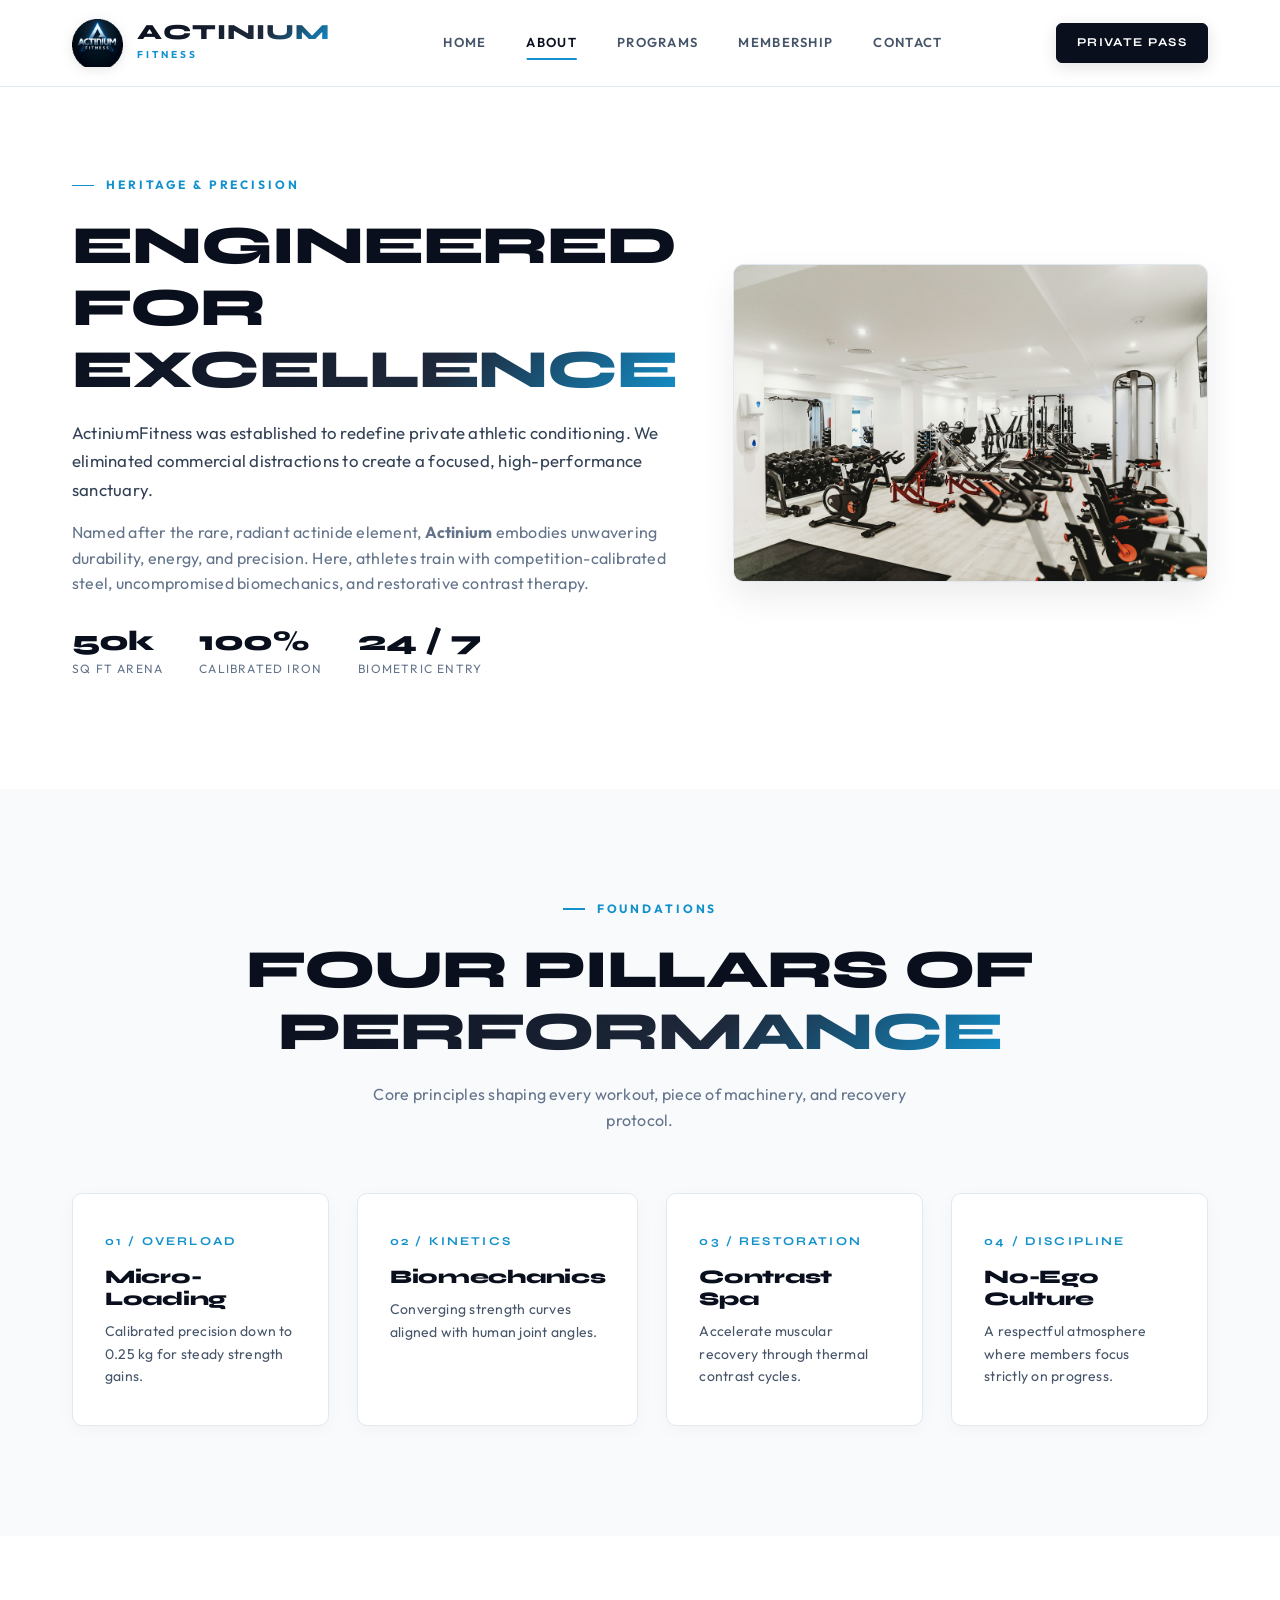
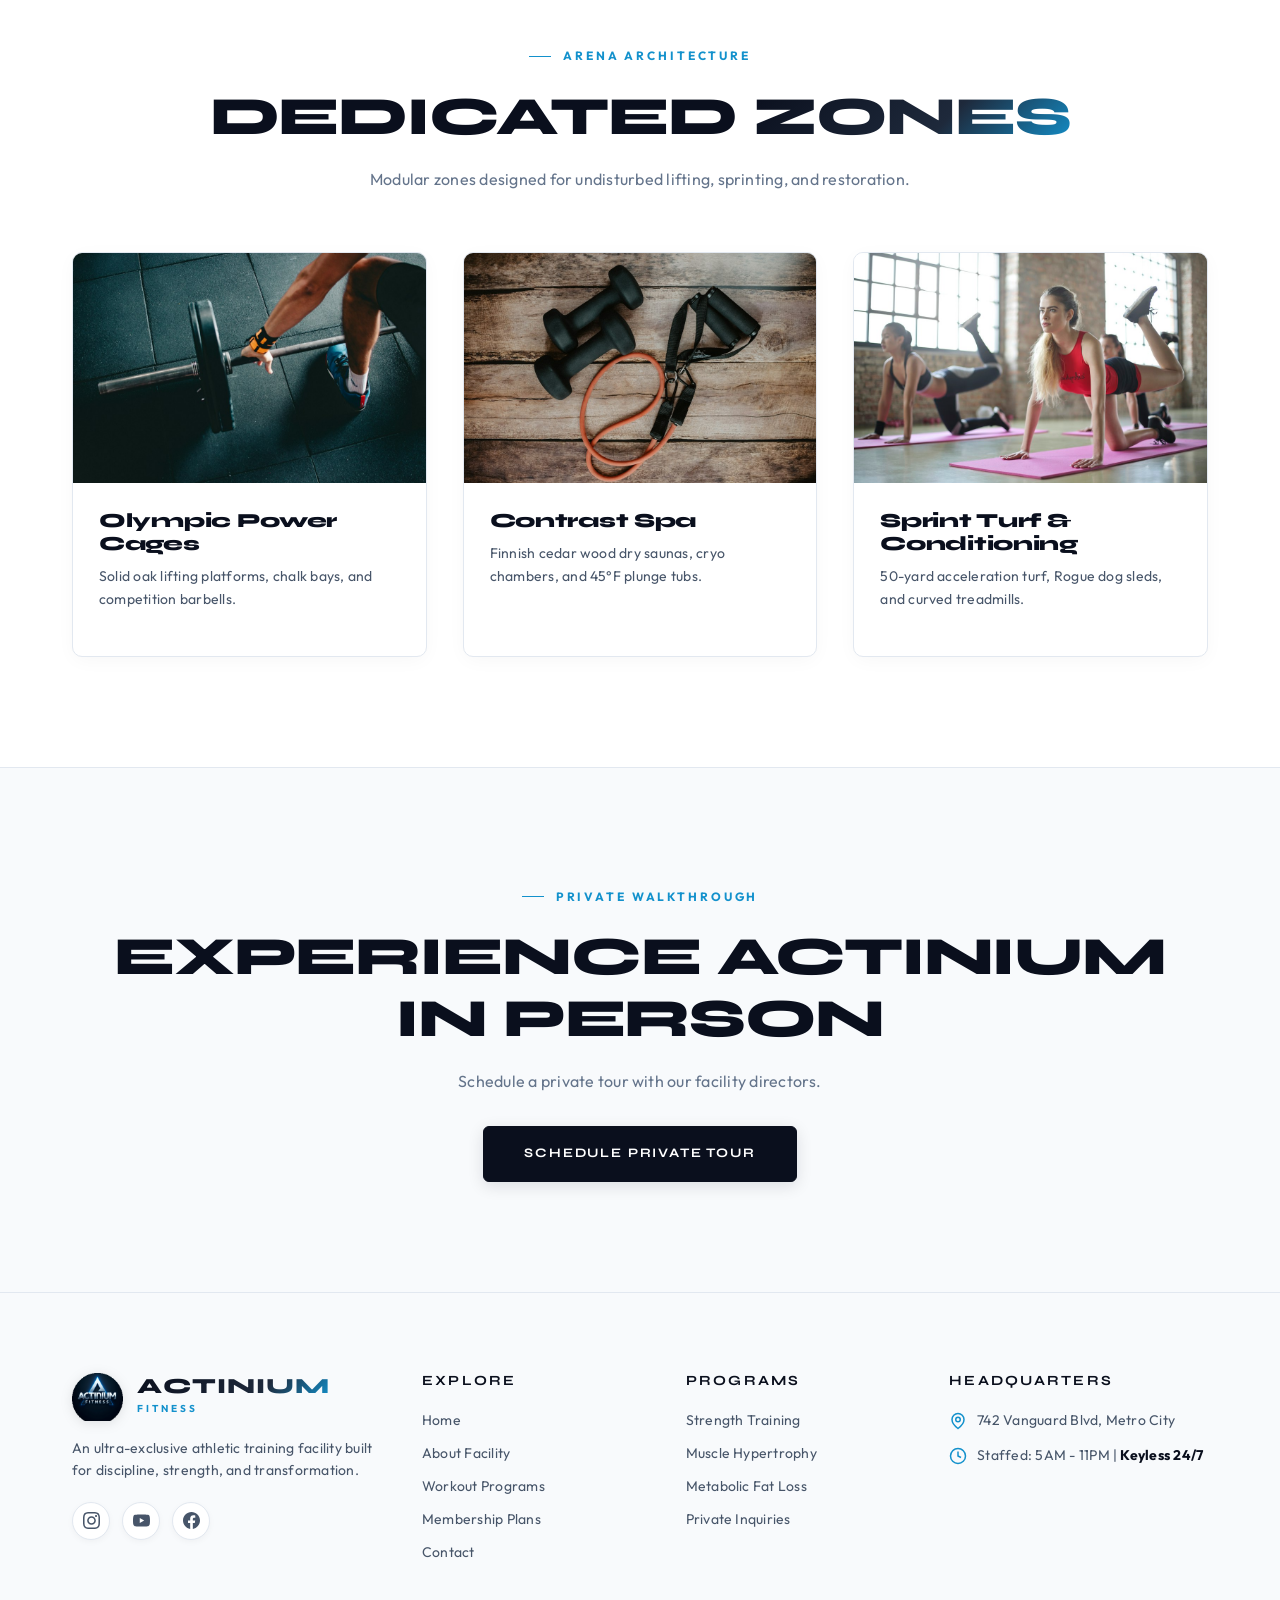
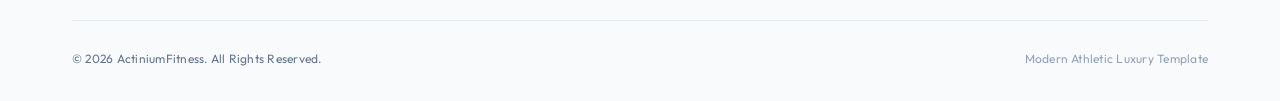
==== commit 02f33627: "second commit" ====
--- a/about.html
+++ b/about.html
@@ -62,22 +62,22 @@
           
           <div style="display: flex; gap: 36px;">
             <div>
-              <h4 style="color: #ffffff; font-size: 1.75rem; margin-bottom: 2px;">50k</h4>
+              <h4 style="color: var(--metallic-100); font-size: 1.75rem; margin-bottom: 2px;">50k</h4>
               <p style="font-size: 0.75rem; color: var(--metallic-500); text-transform: uppercase; letter-spacing: 0.1em;">Sq Ft Arena</p>
             </div>
             <div>
-              <h4 style="color: #ffffff; font-size: 1.75rem; margin-bottom: 2px;">100%</h4>
+              <h4 style="color: var(--metallic-100); font-size: 1.75rem; margin-bottom: 2px;">100%</h4>
               <p style="font-size: 0.75rem; color: var(--metallic-500); text-transform: uppercase; letter-spacing: 0.1em;">Calibrated Iron</p>
             </div>
             <div>
-              <h4 style="color: #ffffff; font-size: 1.75rem; margin-bottom: 2px;">24 / 7</h4>
+              <h4 style="color: var(--metallic-100); font-size: 1.75rem; margin-bottom: 2px;">24 / 7</h4>
               <p style="font-size: 0.75rem; color: var(--metallic-500); text-transform: uppercase; letter-spacing: 0.1em;">Biometric Entry</p>
             </div>
           </div>
         </div>
 
         <div>
-          <img src="assets/images/about-facility.jpg" alt="ActiniumFitness Facility Arena" style="border-radius: var(--radius-md); border: 1px solid var(--border-card); box-shadow: 0 25px 50px rgba(0,0,0,0.8);">
+          <img src="assets/images/about-facility.jpg" alt="ActiniumFitness Facility Arena" style="border-radius: var(--radius-md); border: 1px solid var(--border-card); box-shadow: 0 15px 35px rgba(0,0,0,0.08);">
         </div>
       </div>
     </section>
@@ -167,7 +167,7 @@
     </section>
 
     <!-- Tour Booking CTA -->
-    <section class="section-pad" style="background: linear-gradient(180deg, #0a0d14 0%, #06080c 100%); border-top: 1px solid var(--border-subtle); text-align: center;">
+    <section class="section-pad section-dark" style="border-top: 1px solid var(--border-subtle); text-align: center;">
       <div class="container">
         <span class="section-label">Private Walkthrough</span>
         <h2 class="section-title">EXPERIENCE ACTINIUM IN PERSON</h2>
--- a/assets/css/style.css
+++ b/assets/css/style.css
@@ -1,43 +1,59 @@
 /* ==========================================================================
-   ACTINIUM FITNESS — ULTRA-LUXURY PRIVATE ATHLETIC SANCTUARY
-   Palette: Matte Obsidian (#07090e), Charcoal Titanium (#121722),
-            Brushed Platinum (#f1f5f9), Understated Steel Sapphire (#2563eb / #3b82f6)
+   ACTINIUM FITNESS — ULTRA-LUXURY ATHLETIC SANCTUARY
+   Theme: Pristine Luxury White & Platinum
+   Accents: Electric Sapphire Blue (#1391cc), Slate Titanium, Crisp Obsidian
    ========================================================================== */
 
 :root {
-  /* Understated Luxury Palette */
-  --bg-primary: #06080c;
-  --bg-secondary: #0a0d14;
-  --bg-tertiary: #0f1420;
-  --bg-card: rgba(12, 17, 26, 0.72);
-  --bg-card-hover: rgba(16, 23, 36, 0.88);
-  --bg-glass: rgba(6, 8, 12, 0.88);
+  /* Pristine Luxury White Surfaces */
+  --bg-primary: #ffffff;
+  --bg-secondary: #f8fafc;
+  --bg-tertiary: #f1f5f9;
+  --bg-card: #ffffff;
+  --bg-card-hover: #ffffff;
+  --bg-glass: rgba(255, 255, 255, 0.94);
 
   /* Refined, Hairline Luxury Borders */
-  --border-subtle: rgba(255, 255, 255, 0.07);
-  --border-card: rgba(255, 255, 255, 0.1);
-  --border-luxury: rgba(59, 130, 246, 0.22);
-  --border-glow: rgba(59, 130, 246, 0.4);
-
-  /* Subtle Muted Steel Sapphire (Calm, Elegant, Not Garish) */
-  --accent-blue: #3b82f6;
-  --accent-blue-deep: #1d4ed8;
-  --accent-blue-soft: #60a5fa;
-  --accent-ice: #93c5fd;
-
-  --accent-glow: 0 0 20px rgba(59, 130, 246, 0.18);
-  --accent-glow-strong: 0 0 30px rgba(59, 130, 246, 0.3);
-
-  /* Brushed Titanium & Silver Metallic */
-  --metallic-100: #ffffff;
-  --metallic-200: #f8fafc;
-  --metallic-300: #e2e8f0;
-  --metallic-400: #cbd5e1;
-  --metallic-500: #94a3b8;
-  --metallic-muted: #64748b;
-
-  --metallic-gradient: linear-gradient(135deg, #ffffff 0%, #e2e8f0 55%, #94a3b8 100%);
-  --luxury-blue-gradient: linear-gradient(135deg, #2563eb 0%, #1e40af 100%);
+  --border-subtle: #e2e8f0;
+  --border-card: #e2e8f0;
+  --border-luxury: rgba(19, 145, 204, 0.28);
+  --border-glow: rgba(19, 145, 204, 0.45);
+
+  /* Official Actinium Sapphire & Neon Glow */
+  --accent-blue: #1391cc;
+  --accent-blue-deep: #0c6996;
+  --accent-blue-soft: #1391cc;
+  --accent-ice: #e0f2fe;
+
+  --accent-glow: 0 4px 20px rgba(19, 145, 204, 0.18);
+  --accent-glow-strong: 0 8px 30px rgba(19, 145, 204, 0.28);
+
+  /* Crisp Luxury Typography Hierarchy */
+  --metallic-100: #0a0f1d; /* Deep obsidian for headings */
+  --metallic-200: #1e293b; /* Charcoal for subheadings */
+  --metallic-300: #334155; /* Refined slate for primary body */
+  --metallic-400: #475569; /* Slate for secondary text */
+  --metallic-500: #64748b; /* Muted slate for captions & labels */
+  --metallic-muted: #94a3b8; /* Light slate for borders/placeholders */
+
+  /* Backwards-compatibility aliases */
+  --titanium-100: var(--metallic-100);
+  --titanium-200: var(--metallic-200);
+  --titanium-300: var(--metallic-300);
+  --titanium-400: var(--metallic-400);
+  --titanium-500: var(--metallic-500);
+  --titanium-muted: var(--metallic-muted);
+  --electric-blue: var(--accent-blue);
+  --logo-blue-bright: var(--accent-blue);
+
+  /* Luxury Gradients */
+  --metallic-gradient: linear-gradient(135deg, #0a0f1d 0%, #1e293b 60%, #1391cc 100%);
+  --luxury-blue-gradient: linear-gradient(135deg, #1391cc 0%, #0c6996 100%);
+
+  /* Ambient Soft Shadows */
+  --shadow-sm: 0 2px 6px rgba(0, 0, 0, 0.04);
+  --shadow-md: 0 6px 20px -2px rgba(15, 23, 42, 0.06), 0 2px 6px -1px rgba(0, 0, 0, 0.03);
+  --shadow-lg: 0 20px 35px -5px rgba(15, 23, 42, 0.08), 0 8px 16px -4px rgba(15, 23, 42, 0.03);
 
   /* Typography */
   --font-heading: 'Syne', 'Montserrat', -apple-system, BlinkMacSystemFont, sans-serif;
@@ -46,9 +62,9 @@
   /* Layout & Spacing */
   --container-max: 1200px;
   --header-height: 86px;
-  --radius-sm: 4px;
-  --radius-md: 8px;
-  --radius-lg: 14px;
+  --radius-sm: 6px;
+  --radius-md: 10px;
+  --radius-lg: 16px;
   --radius-full: 9999px;
 
   /* Transitions */
@@ -68,7 +84,7 @@
   scroll-behavior: smooth;
   scroll-padding-top: var(--header-height);
   background-color: var(--bg-primary);
-  color: var(--metallic-400);
+  color: var(--metallic-300);
   font-family: var(--font-body);
   -webkit-font-smoothing: antialiased;
   -moz-osx-font-smoothing: grayscale;
@@ -81,8 +97,8 @@
   overflow-x: hidden;
   background-color: var(--bg-primary);
   background-image: 
-    radial-gradient(circle at 50% 0%, rgba(37, 99, 235, 0.05) 0%, transparent 60%),
-    radial-gradient(circle at 90% 45%, rgba(30, 64, 175, 0.04) 0%, transparent 50%);
+    radial-gradient(circle at 50% 0%, rgba(19, 145, 204, 0.03) 0%, transparent 60%),
+    radial-gradient(circle at 90% 45%, rgba(19, 145, 204, 0.02) 0%, transparent 50%);
   background-attachment: fixed;
   line-height: 1.65;
   letter-spacing: 0.015em;
@@ -119,8 +135,8 @@
   position: absolute;
   top: -100px;
   left: 24px;
-  background: var(--metallic-100);
-  color: #06080c;
+  background: #0a0f1d;
+  color: #ffffff;
   padding: 12px 24px;
   font-weight: 700;
   border-radius: var(--radius-sm);
@@ -133,7 +149,7 @@
 }
 
 :focus-visible {
-  outline: 1px solid var(--accent-blue-soft);
+  outline: 2px solid var(--accent-blue);
   outline-offset: 3px;
 }
 
@@ -147,7 +163,7 @@
 }
 
 /* ==========================================================================
-   Typography & Metallic Text
+   Typography & Obsidian Text
    ========================================================================== */
 h1, h2, h3, h4, h5, h6 {
   font-family: var(--font-heading);
@@ -165,7 +181,7 @@
 }
 
 .text-accent {
-  color: var(--accent-blue-soft);
+  color: var(--accent-blue);
 }
 
 .section-label {
@@ -176,15 +192,15 @@
   font-weight: 700;
   text-transform: uppercase;
   letter-spacing: 0.24em;
-  color: var(--accent-blue-soft);
+  color: var(--accent-blue);
   margin-bottom: 20px;
 }
 
 .section-label::before {
   content: '';
   width: 22px;
-  height: 1px;
-  background: var(--accent-blue-soft);
+  height: 1.5px;
+  background: var(--accent-blue);
 }
 
 .section-title {
@@ -193,6 +209,7 @@
   letter-spacing: -0.02em;
   margin-bottom: 18px;
   text-transform: uppercase;
+  color: var(--metallic-100);
 }
 
 .section-subtitle {
@@ -200,7 +217,7 @@
   color: var(--metallic-500);
   max-width: 580px;
   line-height: 1.65;
-  font-weight: 300;
+  font-weight: 400;
   margin-bottom: 60px;
 }
 
@@ -220,7 +237,7 @@
   left: 0;
   width: 100%;
   z-index: 1000;
-  background: rgba(6, 8, 12, 0.85);
+  background: rgba(255, 255, 255, 0.94);
   backdrop-filter: blur(24px);
   -webkit-backdrop-filter: blur(24px);
   border-bottom: 1px solid var(--border-subtle);
@@ -228,9 +245,9 @@
 }
 
 .site-header.scrolled {
-  background: rgba(6, 8, 12, 0.96);
-  border-bottom-color: rgba(255, 255, 255, 0.08);
-  box-shadow: 0 10px 40px rgba(0, 0, 0, 0.8);
+  background: rgba(255, 255, 255, 0.98);
+  border-bottom-color: var(--border-subtle);
+  box-shadow: 0 4px 25px rgba(15, 23, 42, 0.06);
 }
 
 .nav-container {
@@ -251,6 +268,7 @@
   width: auto;
   object-fit: contain;
   transition: transform var(--transition-fast);
+  filter: drop-shadow(0 2px 6px rgba(0, 0, 0, 0.1));
 }
 
 .brand-logo-link:hover .brand-logo-img {
@@ -267,7 +285,7 @@
   font-size: 1.35rem;
   font-weight: 800;
   letter-spacing: 0.05em;
-  background: var(--metallic-gradient);
+  background: linear-gradient(135deg, #0a0f1d 0%, #1e293b 65%, #1391cc 100%);
   -webkit-background-clip: text;
   -webkit-text-fill-color: transparent;
   line-height: 1;
@@ -277,7 +295,7 @@
   font-size: 0.625rem;
   font-weight: 700;
   letter-spacing: 0.3em;
-  color: var(--accent-blue-soft);
+  color: var(--accent-blue);
   text-transform: uppercase;
   margin-top: 3px;
 }
@@ -306,14 +324,14 @@
   left: 50%;
   transform: translateX(-50%);
   width: 0;
-  height: 1px;
-  background: var(--metallic-100);
+  height: 2px;
+  background: var(--accent-blue);
   transition: width var(--transition-fast);
 }
 
 .nav-link:hover,
 .nav-link.active {
-  color: #ffffff;
+  color: var(--metallic-100);
 }
 
 .nav-link:hover::after,
@@ -342,25 +360,25 @@
 .mobile-toggle span {
   display: block;
   width: 100%;
-  height: 1.5px;
-  background: var(--metallic-300);
+  height: 2px;
+  background: var(--metallic-100);
   transition: all var(--transition-fast);
 }
 
 .mobile-toggle.open span:nth-child(1) {
   transform: translateY(8px) rotate(45deg);
-  background: #ffffff;
+  background: var(--metallic-100);
 }
 .mobile-toggle.open span:nth-child(2) {
   opacity: 0;
 }
 .mobile-toggle.open span:nth-child(3) {
   transform: translateY(-8.5px) rotate(-45deg);
-  background: #ffffff;
+  background: var(--metallic-100);
 }
 
 /* ==========================================================================
-   Luxury Buttons
+   Luxury High-Contrast Buttons
    ========================================================================== */
 .btn {
   display: inline-flex;
@@ -380,43 +398,44 @@
 }
 
 .btn-primary {
-  background: #ffffff;
-  color: #06080c;
-  border: 1px solid #ffffff;
-  box-shadow: 0 4px 20px rgba(0, 0, 0, 0.4);
+  background: #0a0f1d;
+  color: #ffffff;
+  border: 1px solid #0a0f1d;
+  box-shadow: 0 4px 16px rgba(10, 15, 29, 0.12);
 }
 
 .btn-primary:hover {
   transform: translateY(-2px);
-  box-shadow: 0 8px 30px rgba(255, 255, 255, 0.15);
-  background: var(--metallic-300);
-  border-color: var(--metallic-300);
-  color: #06080c;
+  box-shadow: 0 8px 24px rgba(19, 145, 204, 0.28);
+  background: var(--accent-blue);
+  border-color: var(--accent-blue);
+  color: #ffffff;
 }
 
 .btn-secondary {
-  background: rgba(255, 255, 255, 0.04);
-  color: var(--metallic-200);
-  border: 1px solid rgba(255, 255, 255, 0.15);
-  backdrop-filter: blur(8px);
+  background: #ffffff;
+  color: var(--metallic-100);
+  border: 1px solid var(--border-subtle);
+  box-shadow: 0 2px 8px rgba(0, 0, 0, 0.04);
 }
 
 .btn-secondary:hover {
-  background: rgba(255, 255, 255, 0.08);
-  border-color: rgba(255, 255, 255, 0.35);
-  color: #ffffff;
+  background: var(--bg-secondary);
+  border-color: var(--accent-blue);
+  color: var(--accent-blue);
   transform: translateY(-2px);
 }
 
 .btn-outline {
   background: transparent;
-  color: var(--metallic-300);
-  border: 1px solid rgba(255, 255, 255, 0.15);
+  color: var(--metallic-100);
+  border: 1px solid var(--border-subtle);
 }
 
 .btn-outline:hover {
-  border-color: #ffffff;
-  color: #ffffff;
+  border-color: var(--accent-blue);
+  color: var(--accent-blue);
+  background: rgba(19, 145, 204, 0.05);
 }
 
 .btn-sm {
@@ -431,7 +450,7 @@
 }
 
 /* ==========================================================================
-   Hero Section with Real Gym Background
+   Hero Section with Gym Background (Light Architectural Mist)
    ========================================================================== */
 .hero-section {
   position: relative;
@@ -440,8 +459,8 @@
   align-items: center;
   padding: 100px 0 120px;
   background-image: 
-    linear-gradient(180deg, rgba(6, 8, 12, 0.72) 0%, rgba(6, 8, 12, 0.95) 100%),
-    radial-gradient(circle at 75% 30%, rgba(37, 99, 235, 0.08) 0%, transparent 60%),
+    linear-gradient(180deg, rgba(255, 255, 255, 0.86) 0%, rgba(255, 255, 255, 0.94) 100%),
+    radial-gradient(circle at 75% 30%, rgba(19, 145, 204, 0.07) 0%, transparent 60%),
     url('../images/hero-bg.jpg');
   background-size: cover;
   background-position: center center;
@@ -465,13 +484,14 @@
   text-transform: uppercase;
   margin-bottom: 24px;
   letter-spacing: -0.02em;
+  color: var(--metallic-100);
 }
 
 .hero-subtext {
   font-size: clamp(1.05rem, 1.4vw, 1.25rem);
-  color: var(--metallic-300);
+  color: var(--metallic-400);
   line-height: 1.65;
-  font-weight: 300;
+  font-weight: 400;
   max-width: 580px;
   margin-bottom: 40px;
 }
@@ -499,13 +519,13 @@
   font-family: var(--font-heading);
   font-size: 2.25rem;
   font-weight: 800;
-  color: #ffffff;
+  color: var(--metallic-100);
   line-height: 1;
   margin-bottom: 6px;
 }
 
 .stat-number span {
-  color: var(--accent-blue-soft);
+  color: var(--accent-blue);
 }
 
 .stat-label {
@@ -513,16 +533,15 @@
   color: var(--metallic-500);
   text-transform: uppercase;
   letter-spacing: 0.14em;
+  font-weight: 600;
 }
 
 .hero-badge-card {
-  background: var(--bg-card);
-  backdrop-filter: blur(28px);
-  -webkit-backdrop-filter: blur(28px);
-  border: 1px solid var(--border-card);
+  background: #ffffff;
+  border: 1px solid var(--border-subtle);
   border-radius: var(--radius-md);
   padding: 38px 34px;
-  box-shadow: 0 30px 60px rgba(0, 0, 0, 0.7);
+  box-shadow: 0 20px 45px -10px rgba(15, 23, 42, 0.08), 0 0 1px rgba(0, 0, 0, 0.1);
   position: relative;
 }
 
@@ -532,8 +551,8 @@
   top: 0;
   left: 20%;
   right: 20%;
-  height: 1px;
-  background: linear-gradient(90deg, transparent, rgba(255, 255, 255, 0.25), transparent);
+  height: 2px;
+  background: linear-gradient(90deg, transparent, var(--accent-blue), transparent);
 }
 
 .hero-badge-header {
@@ -543,14 +562,15 @@
 .hero-badge-title {
   font-size: 1.25rem;
   margin-bottom: 4px;
+  color: var(--metallic-100);
 }
 
 .hero-badge-sub {
   font-size: 0.75rem;
-  color: var(--accent-blue-soft);
+  color: var(--accent-blue);
   text-transform: uppercase;
   letter-spacing: 0.18em;
-  font-weight: 600;
+  font-weight: 700;
 }
 
 .hero-badge-list {
@@ -569,7 +589,7 @@
 }
 
 .hero-badge-list svg {
-  color: var(--accent-blue-soft);
+  color: var(--accent-blue);
   flex-shrink: 0;
 }
 
@@ -609,19 +629,20 @@
 
 /* Minimalist Program Card with Real Photos */
 .program-card {
-  background: var(--bg-card);
+  background: #ffffff;
   border: 1px solid var(--border-subtle);
   border-radius: var(--radius-md);
   overflow: hidden;
   transition: all var(--transition-smooth);
   display: flex;
   flex-direction: column;
+  box-shadow: 0 4px 20px -2px rgba(0, 0, 0, 0.04);
 }
 
 .program-card:hover {
   transform: translateY(-6px);
-  border-color: rgba(255, 255, 255, 0.2);
-  box-shadow: 0 20px 40px rgba(0, 0, 0, 0.6);
+  border-color: var(--accent-blue);
+  box-shadow: 0 20px 40px -10px rgba(15, 23, 42, 0.1), 0 0 1px rgba(0, 0, 0, 0.1);
 }
 
 .program-image-wrap {
@@ -645,9 +666,9 @@
   position: absolute;
   top: 14px;
   left: 14px;
-  background: rgba(6, 8, 12, 0.88);
+  background: rgba(255, 255, 255, 0.94);
   backdrop-filter: blur(10px);
-  border: 1px solid rgba(255, 255, 255, 0.12);
+  border: 1px solid var(--border-subtle);
   padding: 4px 12px;
   border-radius: var(--radius-full);
   font-size: 0.6875rem;
@@ -655,6 +676,7 @@
   color: var(--metallic-100);
   text-transform: uppercase;
   letter-spacing: 0.12em;
+  box-shadow: 0 2px 8px rgba(0, 0, 0, 0.06);
 }
 
 .program-body {
@@ -672,7 +694,7 @@
 
 .program-desc {
   font-size: 0.875rem;
-  color: var(--metallic-500);
+  color: var(--metallic-400);
   margin-bottom: 20px;
   line-height: 1.6;
   flex-grow: 1;
@@ -685,30 +707,32 @@
   padding-top: 16px;
   border-top: 1px solid var(--border-subtle);
   font-size: 0.8125rem;
-  color: var(--metallic-400);
+  color: var(--metallic-500);
 }
 
 /* Feature Boxes */
 .feature-box {
-  background: var(--bg-card);
+  background: #ffffff;
   border: 1px solid var(--border-subtle);
   border-radius: var(--radius-md);
   padding: 38px 32px;
   transition: all var(--transition-smooth);
+  box-shadow: 0 4px 20px -2px rgba(0, 0, 0, 0.04);
 }
 
 .feature-box:hover {
   transform: translateY(-4px);
-  border-color: rgba(255, 255, 255, 0.18);
-  box-shadow: 0 16px 36px rgba(0, 0, 0, 0.5);
+  border-color: var(--accent-blue);
+  box-shadow: 0 18px 36px -8px rgba(15, 23, 42, 0.08);
 }
 
 .feature-number {
   font-family: var(--font-heading);
   font-size: 0.75rem;
-  color: var(--accent-blue-soft);
+  color: var(--accent-blue);
   letter-spacing: 0.18em;
   margin-bottom: 14px;
+  font-weight: 700;
 }
 
 .feature-title {
@@ -719,7 +743,7 @@
 
 .feature-desc {
   font-size: 0.875rem;
-  color: var(--metallic-500);
+  color: var(--metallic-400);
   line-height: 1.6;
 }
 
@@ -741,29 +765,31 @@
 }
 
 .billing-label.active {
-  color: #ffffff;
+  color: var(--metallic-100);
+  font-weight: 700;
 }
 
 .toggle-switch {
   position: relative;
   width: 50px;
   height: 26px;
-  background: var(--bg-tertiary);
-  border: 1px solid var(--border-subtle);
+  background: var(--border-subtle);
+  border: 1px solid #cbd5e1;
   border-radius: 13px;
   cursor: pointer;
+  transition: background var(--transition-fast);
 }
 
 .toggle-switch::after {
   content: '';
   position: absolute;
-  top: 3px;
-  left: 3px;
-  width: 18px;
-  height: 18px;
+  top: 2px;
+  left: 2px;
+  width: 20px;
+  height: 20px;
   border-radius: 50%;
   background: #ffffff;
-  box-shadow: 0 0 6px rgba(255, 255, 255, 0.5);
+  box-shadow: 0 2px 6px rgba(0, 0, 0, 0.15);
   transition: transform var(--transition-fast);
 }
 
@@ -774,15 +800,15 @@
 .save-badge {
   font-size: 0.6875rem;
   font-weight: 700;
-  background: rgba(255, 255, 255, 0.08);
-  color: var(--metallic-100);
-  border: 1px solid rgba(255, 255, 255, 0.15);
-  padding: 2px 8px;
+  background: rgba(19, 145, 204, 0.1);
+  color: var(--accent-blue-deep);
+  border: 1px solid rgba(19, 145, 204, 0.25);
+  padding: 3px 10px;
   border-radius: var(--radius-full);
 }
 
 .pricing-card {
-  background: var(--bg-card);
+  background: #ffffff;
   border: 1px solid var(--border-subtle);
   border-radius: var(--radius-md);
   padding: 42px 32px;
@@ -790,18 +816,19 @@
   flex-direction: column;
   transition: all var(--transition-smooth);
   position: relative;
+  box-shadow: 0 4px 20px -2px rgba(0, 0, 0, 0.04);
 }
 
 .pricing-card:hover {
   transform: translateY(-6px);
-  border-color: rgba(255, 255, 255, 0.22);
-  box-shadow: 0 20px 40px rgba(0, 0, 0, 0.6);
+  border-color: #cbd5e1;
+  box-shadow: 0 20px 40px -10px rgba(15, 23, 42, 0.08);
 }
 
 .pricing-card.featured {
-  background: linear-gradient(180deg, rgba(16, 23, 36, 0.88) 0%, rgba(10, 14, 22, 0.95) 100%);
-  border-color: rgba(255, 255, 255, 0.28);
-  box-shadow: 0 10px 30px rgba(0, 0, 0, 0.5);
+  background: #ffffff;
+  border: 2px solid var(--accent-blue);
+  box-shadow: 0 20px 45px -10px rgba(19, 145, 204, 0.16), 0 0 0 1px var(--accent-blue);
 }
 
 .pricing-badge {
@@ -809,8 +836,8 @@
   top: -12px;
   left: 50%;
   transform: translateX(-50%);
-  background: #ffffff;
-  color: #06080c;
+  background: #0a0f1d;
+  color: #ffffff;
   font-size: 0.6875rem;
   font-weight: 800;
   text-transform: uppercase;
@@ -829,6 +856,7 @@
 .pricing-tier {
   font-size: 1.25rem;
   margin-bottom: 10px;
+  color: var(--metallic-100);
 }
 
 .pricing-cost {
@@ -841,14 +869,14 @@
 .currency {
   font-size: 1.35rem;
   font-weight: 700;
-  color: var(--metallic-300);
+  color: var(--metallic-400);
 }
 
 .amount {
   font-family: var(--font-heading);
   font-size: 3rem;
   font-weight: 800;
-  color: #ffffff;
+  color: var(--metallic-100);
   line-height: 1;
 }
 
@@ -876,11 +904,11 @@
 .pricing-feature-item.muted {
   color: var(--metallic-muted);
   text-decoration: line-through;
-  opacity: 0.5;
+  opacity: 0.6;
 }
 
 .pricing-feature-item svg {
-  color: var(--accent-blue-soft);
+  color: var(--accent-blue);
   flex-shrink: 0;
 }
 
@@ -890,18 +918,20 @@
 
 /* Testimonials with Real Photos */
 .testimonial-card {
-  background: var(--bg-card);
+  background: #ffffff;
   border: 1px solid var(--border-subtle);
   border-radius: var(--radius-md);
   padding: 34px 30px;
   display: flex;
   flex-direction: column;
   transition: all var(--transition-smooth);
+  box-shadow: 0 4px 20px -2px rgba(0, 0, 0, 0.04);
 }
 
 .testimonial-card:hover {
-  border-color: rgba(255, 255, 255, 0.18);
+  border-color: #cbd5e1;
   transform: translateY(-4px);
+  box-shadow: 0 16px 32px -6px rgba(15, 23, 42, 0.08);
 }
 
 .testimonial-quote {
@@ -923,18 +953,20 @@
   height: 48px;
   border-radius: 50%;
   object-fit: cover;
-  border: 1px solid rgba(255, 255, 255, 0.2);
+  border: 2px solid var(--border-subtle);
 }
 
 .testimonial-meta h4 {
   font-size: 0.9375rem;
   margin-bottom: 2px;
+  color: var(--metallic-100);
 }
 
 .testimonial-meta p {
   font-size: 0.75rem;
-  color: var(--accent-blue-soft);
+  color: var(--accent-blue);
   letter-spacing: 0.05em;
+  font-weight: 600;
 }
 
 /* Forms & Inputs */
@@ -948,27 +980,27 @@
 .form-label {
   font-size: 0.8125rem;
   font-weight: 600;
-  color: var(--metallic-200);
+  color: var(--metallic-100);
   text-transform: uppercase;
   letter-spacing: 0.08em;
 }
 
 .form-control {
   width: 100%;
-  background: var(--bg-tertiary);
-  border: 1px solid var(--border-subtle);
+  background: #ffffff;
+  border: 1px solid #cbd5e1;
   border-radius: var(--radius-sm);
   padding: 13px 16px;
-  color: #ffffff;
+  color: var(--metallic-100);
   font-size: 0.9375rem;
   transition: all var(--transition-fast);
 }
 
 .form-control:focus {
   outline: none;
-  border-color: #ffffff;
-  box-shadow: 0 0 12px rgba(255, 255, 255, 0.15);
-  background: #111724;
+  border-color: var(--accent-blue);
+  box-shadow: 0 0 0 3px rgba(19, 145, 204, 0.15);
+  background: #ffffff;
 }
 
 .form-control::placeholder {
@@ -985,7 +1017,7 @@
 
 .form-error-msg {
   font-size: 0.75rem;
-  color: #f87171;
+  color: #ef4444;
   display: none;
 }
 
@@ -999,7 +1031,7 @@
 
 .form-disclaimer {
   font-size: 0.75rem;
-  color: var(--metallic-muted);
+  color: var(--metallic-500);
   margin-top: 14px;
   line-height: 1.5;
 }
@@ -1014,15 +1046,17 @@
 }
 
 .faq-item {
-  background: var(--bg-card);
+  background: #ffffff;
   border: 1px solid var(--border-subtle);
   border-radius: var(--radius-sm);
   overflow: hidden;
-  transition: border-color var(--transition-fast);
+  transition: all var(--transition-fast);
+  box-shadow: 0 2px 8px rgba(0, 0, 0, 0.02);
 }
 
 .faq-item[open] {
-  border-color: rgba(255, 255, 255, 0.2);
+  border-color: #cbd5e1;
+  box-shadow: 0 8px 24px -4px rgba(15, 23, 42, 0.06);
 }
 
 .faq-question {
@@ -1044,23 +1078,23 @@
 }
 
 .faq-icon {
-  width: 24px;
-  height: 24px;
+  width: 26px;
+  height: 26px;
   border-radius: 50%;
-  background: rgba(255, 255, 255, 0.05);
+  background: var(--bg-tertiary);
   display: flex;
   align-items: center;
   justify-content: center;
-  font-size: 0.65rem;
-  color: #ffffff;
-  transition: transform var(--transition-fast);
+  font-size: 0.7rem;
+  color: var(--metallic-100);
+  transition: all var(--transition-fast);
   flex-shrink: 0;
 }
 
 .faq-item[open] .faq-icon {
   transform: rotate(180deg);
-  background: #ffffff;
-  color: #06080c;
+  background: #0a0f1d;
+  color: #ffffff;
 }
 
 .faq-answer {
@@ -1074,19 +1108,19 @@
 .modal-dialog {
   border: none;
   border-radius: var(--radius-md);
-  background: var(--bg-secondary);
+  background: #ffffff;
   color: var(--metallic-300);
   padding: 0;
   max-width: 500px;
   width: 90%;
   margin: auto;
-  box-shadow: 0 30px 60px rgba(0, 0, 0, 0.9);
-  border: 1px solid var(--border-card);
+  box-shadow: 0 25px 60px rgba(15, 23, 42, 0.2);
+  border: 1px solid var(--border-subtle);
 }
 
 .modal-dialog::backdrop {
-  background: rgba(3, 5, 8, 0.85);
-  backdrop-filter: blur(12px);
+  background: rgba(10, 15, 29, 0.6);
+  backdrop-filter: blur(8px);
 }
 
 .modal-inner {
@@ -1103,7 +1137,7 @@
   border-radius: 50%;
   background: var(--bg-tertiary);
   border: 1px solid var(--border-subtle);
-  color: var(--metallic-300);
+  color: var(--metallic-400);
   display: flex;
   align-items: center;
   justify-content: center;
@@ -1112,17 +1146,17 @@
 }
 
 .modal-close-btn:hover {
-  color: #ffffff;
-  border-color: #ffffff;
+  color: var(--metallic-100);
+  background: #e2e8f0;
 }
 
 .modal-status-icon {
   width: 56px;
   height: 56px;
   border-radius: 50%;
-  background: rgba(255, 255, 255, 0.06);
-  border: 1px solid #ffffff;
-  color: #ffffff;
+  background: rgba(19, 145, 204, 0.08);
+  border: 1.5px solid var(--accent-blue);
+  color: var(--accent-blue);
   display: flex;
   align-items: center;
   justify-content: center;
@@ -1142,7 +1176,7 @@
 .filter-btn {
   padding: 8px 20px;
   border-radius: var(--radius-full);
-  background: var(--bg-card);
+  background: var(--bg-tertiary);
   border: 1px solid var(--border-subtle);
   color: var(--metallic-400);
   font-weight: 600;
@@ -1155,16 +1189,16 @@
 
 .filter-btn:hover,
 .filter-btn.active {
-  background: #ffffff;
-  border-color: #ffffff;
-  color: #06080c;
+  background: #0a0f1d;
+  border-color: #0a0f1d;
+  color: #ffffff;
 }
 
 /* ==========================================================================
    Footer & Real Social Icons
    ========================================================================== */
 .site-footer {
-  background: #040508;
+  background: #f8fafc;
   border-top: 1px solid var(--border-subtle);
   padding: 80px 0 32px;
   color: var(--metallic-500);
@@ -1183,11 +1217,12 @@
   text-transform: uppercase;
   letter-spacing: 0.16em;
   margin-bottom: 20px;
+  font-weight: 700;
 }
 
 .footer-brand-desc {
   font-size: 0.875rem;
-  color: var(--metallic-500);
+  color: var(--metallic-400);
   line-height: 1.6;
   margin: 16px 0 20px;
 }
@@ -1205,7 +1240,7 @@
 }
 
 .footer-links a:hover {
-  color: #ffffff;
+  color: var(--accent-blue);
   transform: translateX(3px);
 }
 
@@ -1215,10 +1250,11 @@
   gap: 10px;
   margin-bottom: 12px;
   font-size: 0.875rem;
+  color: var(--metallic-400);
 }
 
 .footer-contact-item svg {
-  color: var(--accent-blue-soft);
+  color: var(--accent-blue);
   flex-shrink: 0;
   margin-top: 3px;
 }
@@ -1234,13 +1270,14 @@
   width: 38px;
   height: 38px;
   border-radius: 50%;
-  background: rgba(255, 255, 255, 0.04);
-  border: 1px solid rgba(255, 255, 255, 0.12);
-  color: var(--metallic-300);
+  background: #ffffff;
+  border: 1px solid var(--border-subtle);
+  color: var(--metallic-400);
   display: flex;
   align-items: center;
   justify-content: center;
   transition: all var(--transition-fast);
+  box-shadow: 0 2px 6px rgba(0, 0, 0, 0.04);
 }
 
 .social-pill-btn svg {
@@ -1250,10 +1287,11 @@
 }
 
 .social-pill-btn:hover {
-  border-color: #ffffff;
-  color: #ffffff;
-  background: rgba(255, 255, 255, 0.1);
+  border-color: var(--accent-blue);
+  color: var(--accent-blue);
+  background: #f0f9ff;
   transform: translateY(-2px);
+  box-shadow: 0 4px 12px rgba(19, 145, 204, 0.15);
 }
 
 .footer-bottom {
@@ -1261,9 +1299,9 @@
   align-items: center;
   justify-content: space-between;
   padding-top: 28px;
-  border-top: 1px solid rgba(255, 255, 255, 0.04);
+  border-top: 1px solid var(--border-subtle);
   font-size: 0.75rem;
-  color: var(--metallic-muted);
+  color: var(--metallic-500);
   flex-wrap: wrap;
   gap: 16px;
 }
@@ -1297,7 +1335,7 @@
     left: 0;
     width: 100%;
     height: calc(100vh - var(--header-height));
-    background: rgba(6, 8, 12, 0.98);
+    background: #ffffff;
     backdrop-filter: blur(24px);
     flex-direction: column;
     padding: 40px 28px;
@@ -1306,7 +1344,8 @@
     opacity: 0;
     pointer-events: none;
     transition: all var(--transition-smooth);
-    border-bottom: 1px solid var(--border-card);
+    border-bottom: 1px solid var(--border-subtle);
+    box-shadow: 0 20px 40px rgba(0, 0, 0, 0.08);
   }
 
   .nav-menu.open {
